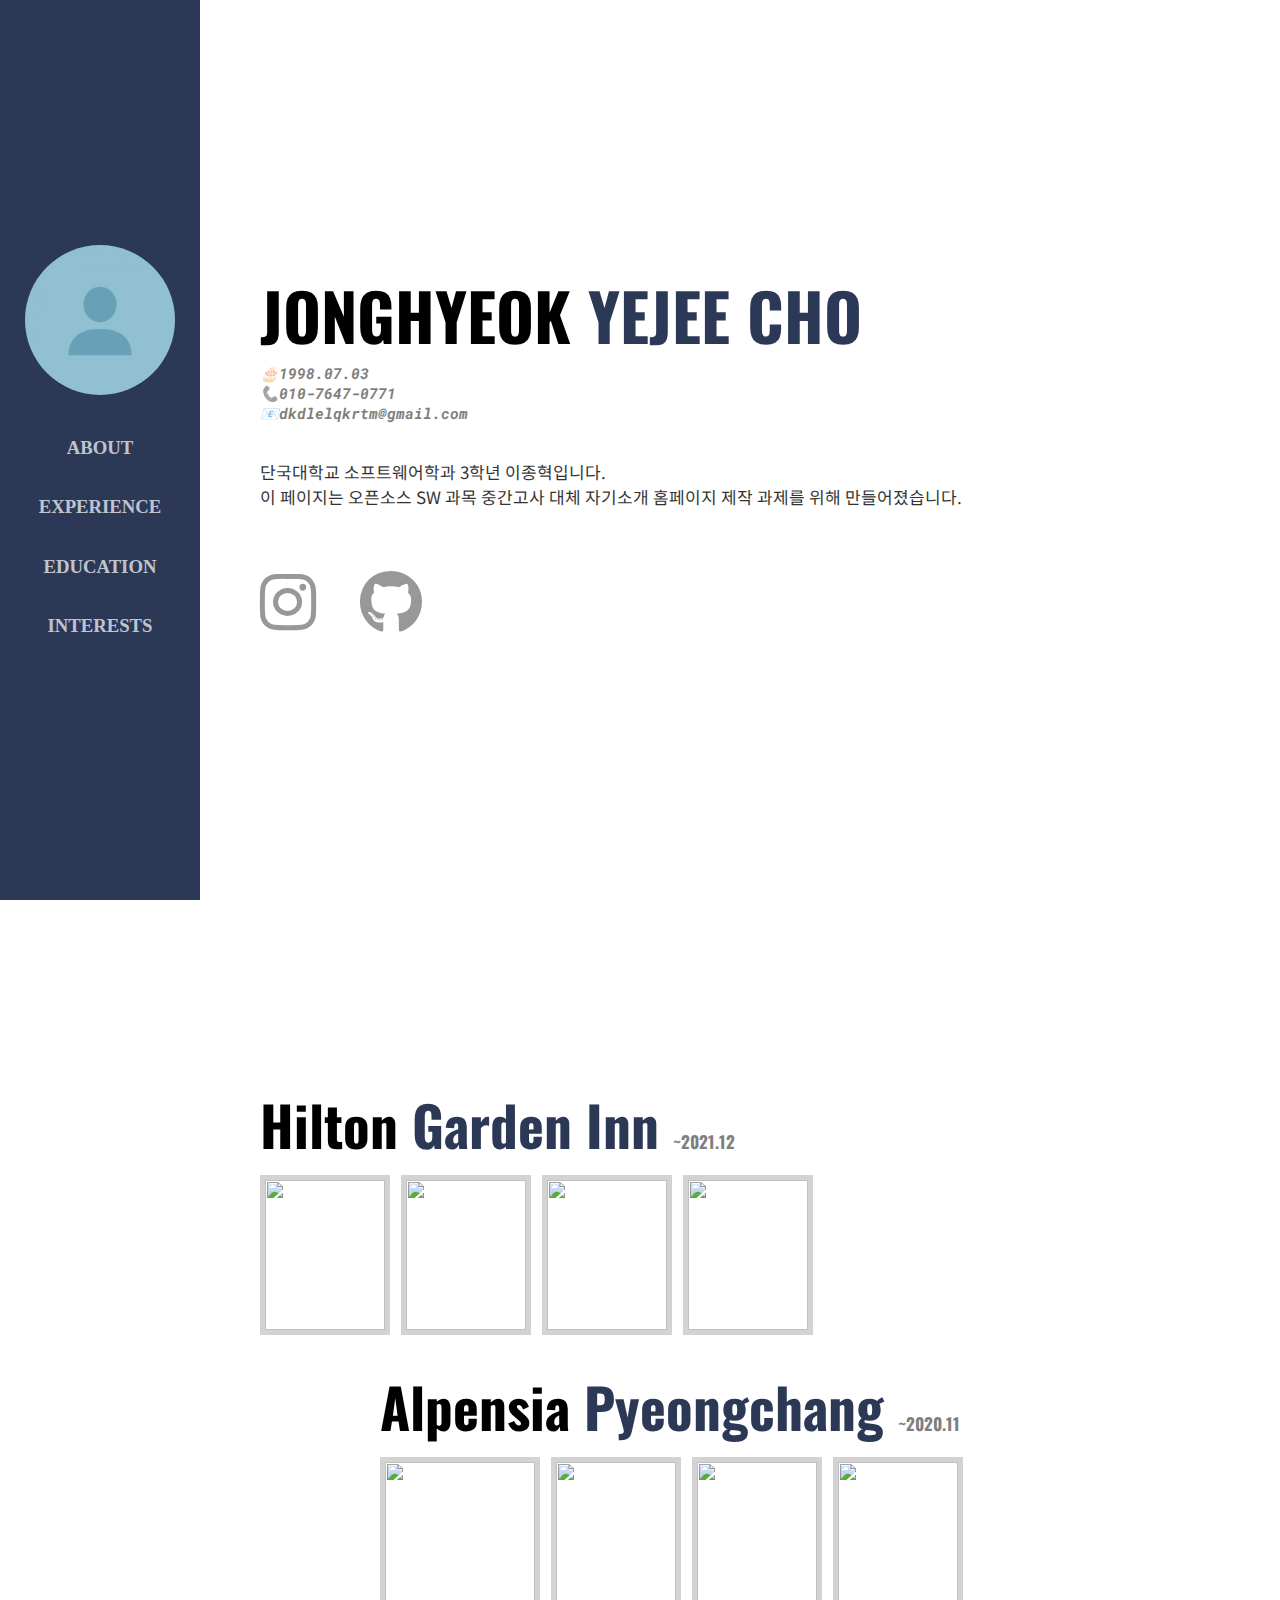
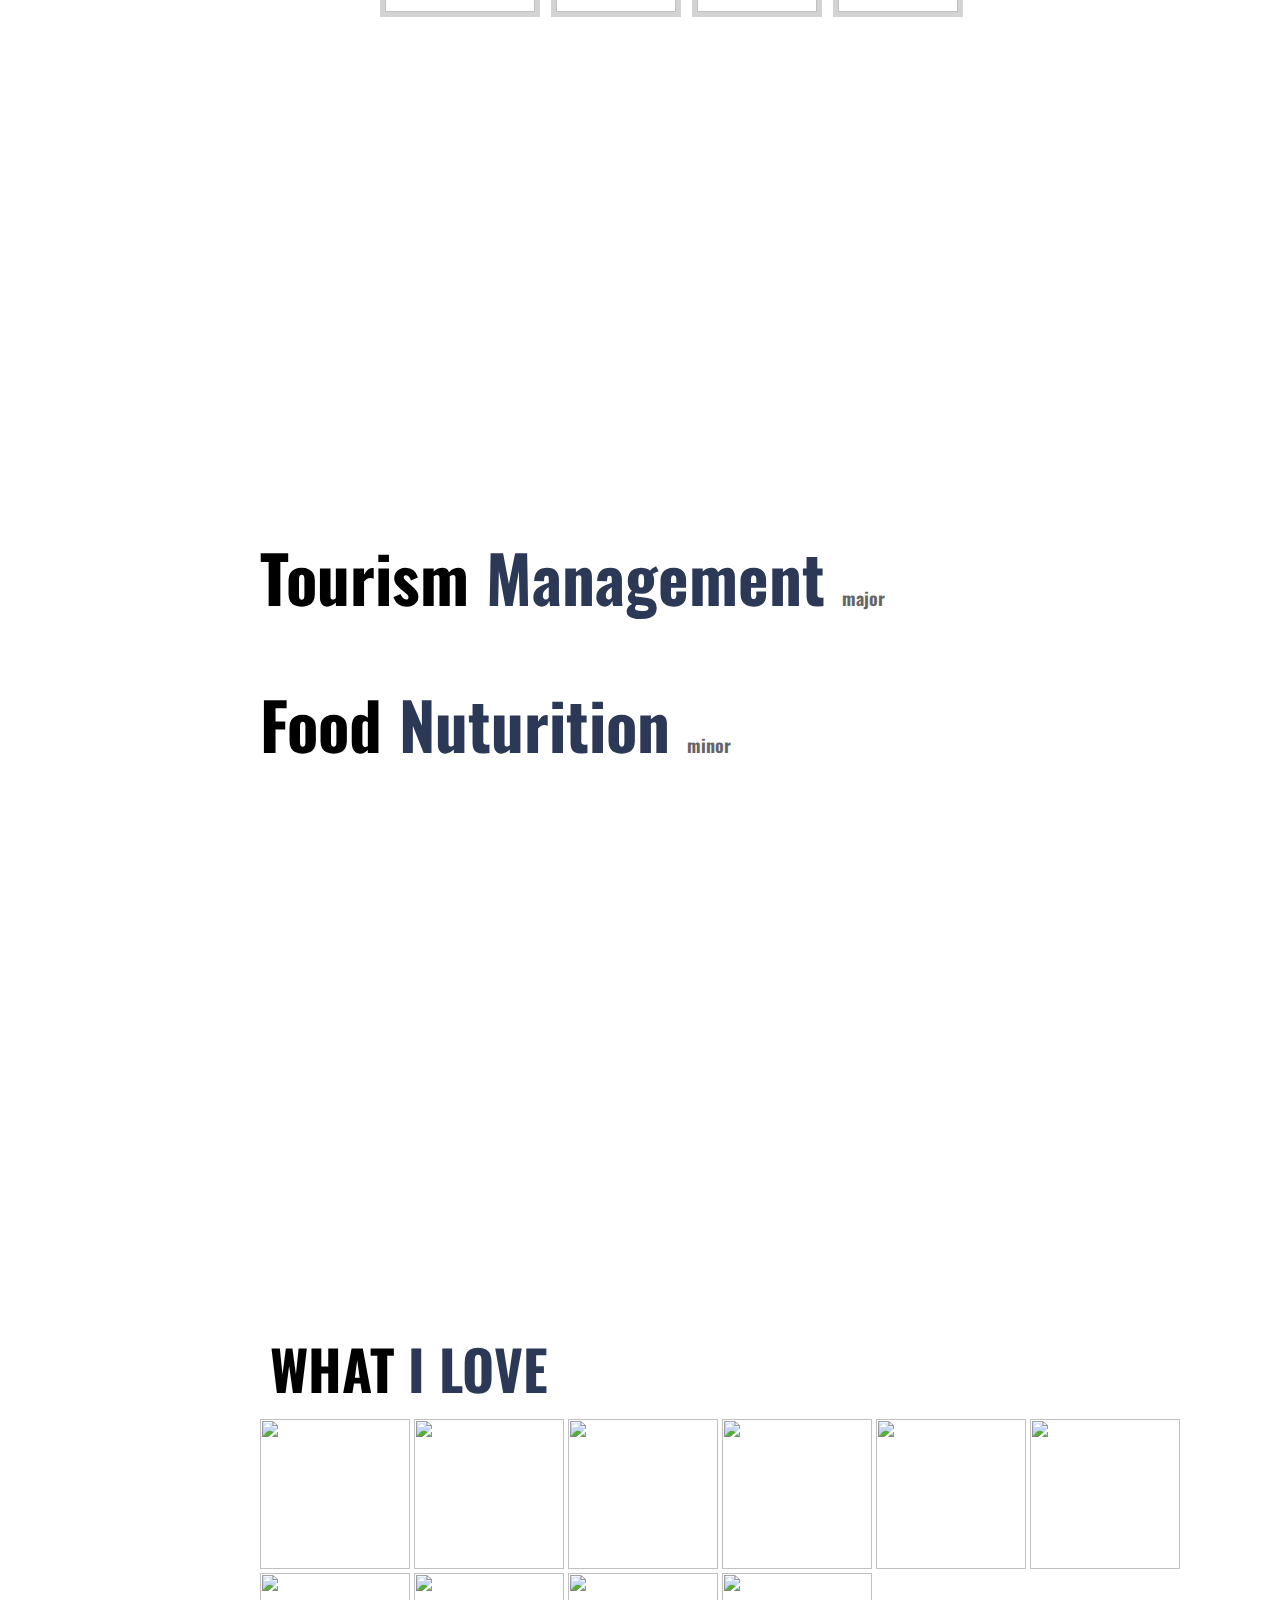
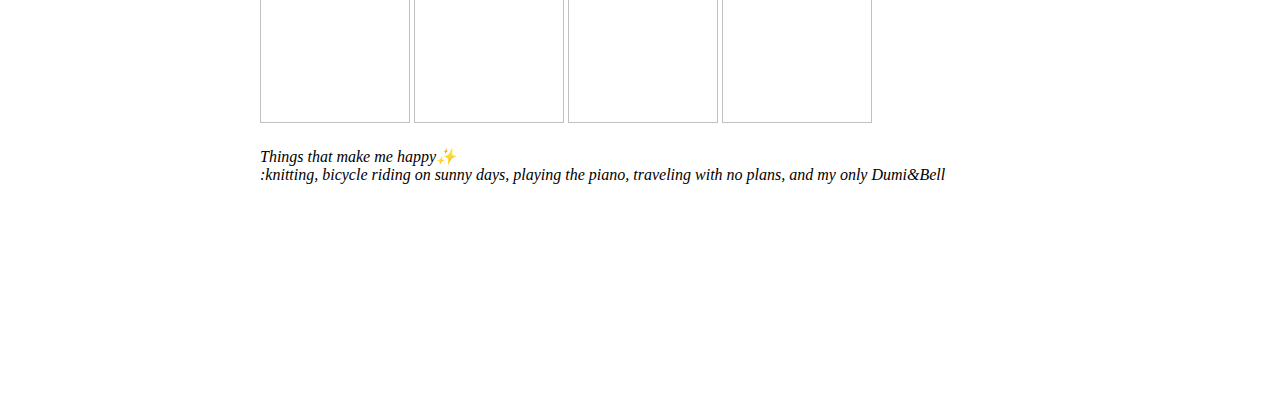
==== main.html @ 22667e22 "4th-commit" ====
<!DOCTYPE html>
<html>
  <head>
    <meta charset="utf-8">
    <!-- CSS 파일 연결 -->
    <link rel="stylesheet" href="style.css">
    <!-- 폰트 연결-->
    <link rel="stylesheet" href="https://cdnjs.cloudflare.com/ajax/libs/font-awesome/6.1.1/css/all.min.css">
    <link rel="preconnect" href="https://fonts.googleapis.com">
    <link rel="preconnect" href="https://fonts.gstatic.com" crossorigin>
    <link href="https://fonts.googleapis.com/css2?family=Noto+Sans+KR:wght@100;300&family=Oswald:wght@500&family=Roboto+Mono:wght@200&family=Roboto:wght@300&display=swap" rel="stylesheet">
    <!-- js 파일 연결 -->
    <title>About</title>
  </head>


  <body>
    <header>
    </header>
      <nav class="menu-bar">
        <div class = "index">
          <!-- 프로필 이미지 -->
          <div class = "img">
            <img id="porfile-img" src ="images/profile_standard.jpeg">
          </div>
          <br>
          <!-- 목차 내용 -->
          <h3 class="click">ABOUT</h3>
          <h3 class="click">EXPERIENCE</h3>
          <h3 class="click">EDUCATION</h3>
          <h3 class="click">INTERESTS</h3>
        </div>
      </nav>

      <section class="about">
        <!-- 이름 -->
        <header class="name">
          <p><span>JONGHYEOK</span>&nbsp<span style="color: #2B3856;">YEJEE CHO</span></p>
          <!-- 연락처 -->
          <div class="contacts">
            <p>🎂1998.07.03</p>
            <p>📞010-7647-0771 </p>
            <p>📧dkdlelqkrtm@gmail.com</p>
          </div>
        </header>
        <br><br>
        <!-- 소개글 -->
        <article class="main-introduction">
          <p>단국대학교 소프트웨어학과 3학년 이종혁입니다.<br>
          이 페이지는 오픈소스 SW 과목 중간고사 대체 자기소개 홈페이지 제작 과제를 위해 만들어졌습니다.</p>
          <br>
          <p style="opacity: 1"></p>
        </article>
        <br><br>
        <!-- SNS 픽토그램 -->
        <footer class="sns-pictogram">
          <a href='https://instagram.com/dumibell?igshid=YmMyMTA2M2Y='><i class="fa-brands fa-instagram fa-4x"></i></a>
         
          <a href=https://github.com/ligbox/Mid-Term-Project><i class="fa-brands fa-github fa-4x"></i></a>
        </footer>
      </section>

      <section class="experience">
        <!-- 상단 텍스트 & 사진 -->
        <div class="contents1">
          <p class="title"><span>Hilton</span>&nbsp<span style="color: #2B3856;">Garden Inn</span>&nbsp<span class="year">~2021.12</span></p>
          <img src="images/working.jpg">
          <img src="images/IMG_6066.jpg">
          <img src="images/IMG_9982.jpg">
          <img src="images/IMG_3666.jpg">
        </div>
        <!-- 하단 텍스트 & 사진 -->
        <div class="contents2">
          <p class="title"><span>Alpensia</span>&nbsp<span style="color: #2B3856;">Pyeongchang</span>&nbsp<span class="year">~2020.11</p>
          <img style="width: 150px;" class="photos" src="images/alpen.JPG">
          <img src="images/IMG_9565.jpg">
          <img src="images/sheep.jpeg">
          <img src="images/IMG_9869.jpg">
        </div>
      </section>

      <section class="education">
        <!-- 전공 & 부전공 -->
        <p class="major"><span>Tourism</span>&nbsp<span style="color: #2B3856;">Management</span>&nbsp<span class="comments">major</span></p>

        <p class="major"><span>Food</span>&nbsp<span style="color: #2B3856;">Nuturition</span>&nbsp<span class="comments">minor</span></p>
      </section>

      <section class="interests">
        <header>
        <!-- 제목 -->
        <p style="margin: 10px;" class="whatilove-text"><span>WHAT</span>&nbsp<span style="color: #2B3856;">I LOVE</span><p>
        </header>
        <article>
          <!-- 이미지 -->
          <div class="whatilove-img">
            <img src="images/dumi1.jpg">
            <img src="images/knitting.JPG">
            <img src="images/dumibell.JPG">
            <img src="images/bike.jpeg">
            <img src="images/bell1.jpg">
            <img src="images/dumi2.jpg">
            <img src="images/piano.jpeg">
            <img src="images/passport.jpg">
            <img src="images/thread.JPG">
            <img src="images/bell2.jpg">
          </div>
          <!-- 코멘트 -->
          <p class="comment">Things that make me happy✨<br>
          :knitting, bicycle riding on sunny days, playing the piano, traveling with no plans, and my only Dumi&Bell</p>
        </article>
      </section>
      <script type="text/javascript" src="scroll.js"></script>
  </body>
</html>
---- style.css ----
body {
    margin: 0;
  }
  /*.container {
    height: 800px;
    display: flex;
    flex-direction: column;
    flex-shrink: 0;
  }*/
  
  /* 프로필 이미지 */
  .img {
    justify-content: center;
  }
  #porfile-img {
  width: 150px;
  height: 150px;
  border: 1px solid #2B3856;
  transform: scale(1); /* 이미지 사이즈 고정 */
  border-radius: 70%
  }
  
  .menu-bar {
    position: fixed;
    border: 0;
    background-color: #2B3856;
    display: block;
    width: 200px;
    height: 100vh;
    display: flex;
    align-items: center;
    justify-content: center;
  }
  
  .index {
    text-align: center;
    display: flex;
    flex-direction: column;
  }
  /* 목차 */
  .index h3 {
    color: white;
    opacity: 0.7;
    text-decoration: none;
    cursor: pointer;
  }
  /* 목차 각 항목 반응형 커서 */
  .index h3:hover {
    font-size: 1.1em;
    opacity: 1;
    text-shadow: 0.7px 0.7px 0.7px #000;
  }
  section {
    margin-left: 260px;
    height: 100vh;
    display: flex;
    flex-direction: column;
    justify-content: center;
  }
  p {
    margin: 0;
  }
  
  
  /* ABOUT part*/
  
  .name {
    font-size: 65px;
    font-weight: 900;
    font-family: 'Oswald', sans-serif;
  }
  .contacts {
    font-size: 15px;
    opacity: 0.5;
    font-family: 'Roboto Mono', monospace;
    font-style: italic;
  }
  .main-introduction {
    font-size: 17px;
    font-family: 'Noto Sans KR', sans-serif;
    opacity: 0.8;
  }
  /* sns 픽토그램 */
  .fa-brands {
    color: black;
    opacity: 0.4
  }
  .fa-solid {
    color: black;
    opacity: 0.4
  }
  .sns-pictogram i {
    margin-right: 40px;
  }
  /*픽토그램 반응형 커서*/
  footer i:hover {
    transform: translate(0, -3px);
  }
  
  
  /* EXPERIENCE part */
  
  .experience img {
    margin-right: 7px;
    margin-top:10px;
    border: 5px;
    border-style: solid;
    border-color: lightgray;
    border-image-outset: 10px;
    width: 120px;
    height: 150px;
    transition: all 0.3s ease-in-out;
  }
  /* 커서 올릴 시 이미지 크게(모든 이미지 파일에 적용) */
  img:hover {
    transform: scale(1.7);
    -webkit-transform: scale(1.7); /* 크롬 */
    -moz-transform: scale(1.7); /* 파이어폭스 */
    -o-transform: scale(1.7); /* 오페라 */
    z-index: 1;
    align-items: center;
  }
  .experience p{
    font-size: 55px;
    font-weight: 700;
    font-family: 'Oswald', sans-serif;
  }
  /* for layout */
  .contents1 {
    width: 700px;
  }
  .contents2 {
    width: 700px;
    margin-left: 120px;
    margin-top: 30px;
  }
  /* 일한 기간 */
  .year {
    font-family: 'Oswald', sans-serif;
    font-size: 17px;
    opacity: 0.5;
  }
  
  
  
  /* EDUCATION part */
  .major {
    font-size: 65px;
    font-weight: 700;
    margin-top:25px;
    margin-bottom:25px;
    font-family: 'Oswald', sans-serif;
  }
  .comments {
    font-family: 'Oswald', sans-serif;
    font-size: 18px;
    opacity: 0.6;
  }
  
  /* INTERESTS part */
  .whatilove-text {
    font-size: 55px;
    font-weight: 700;
    font-family: 'Oswald', sans-serif;
  }
  .whatilove-img {
    margin-bottom: 20px;
  }
  .whatilove-img img {
    width:150px;
    height: 150px;
    transition: all 0.3s ease-in-out;
  }
  /* 하단 코멘트 */
  .interests .comment {
    font-size: 16px;
    font-style: italic;
  }
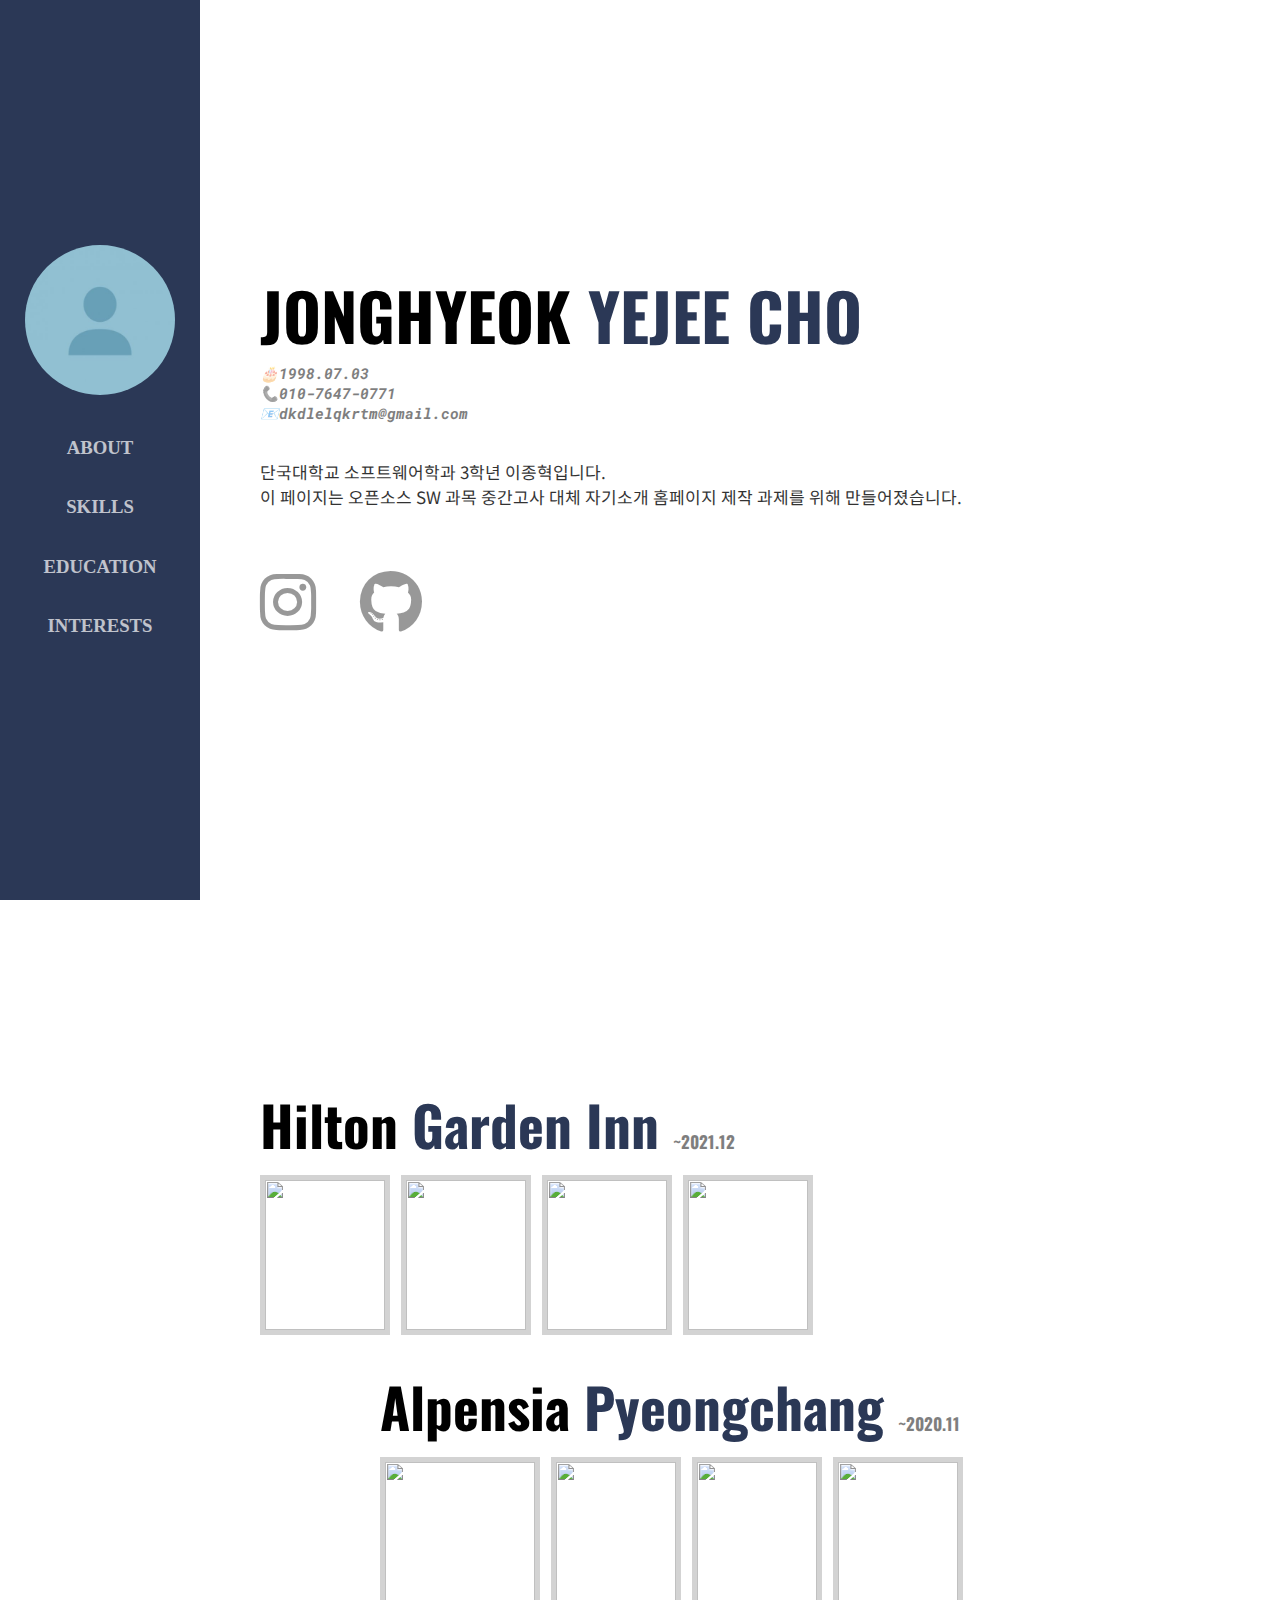
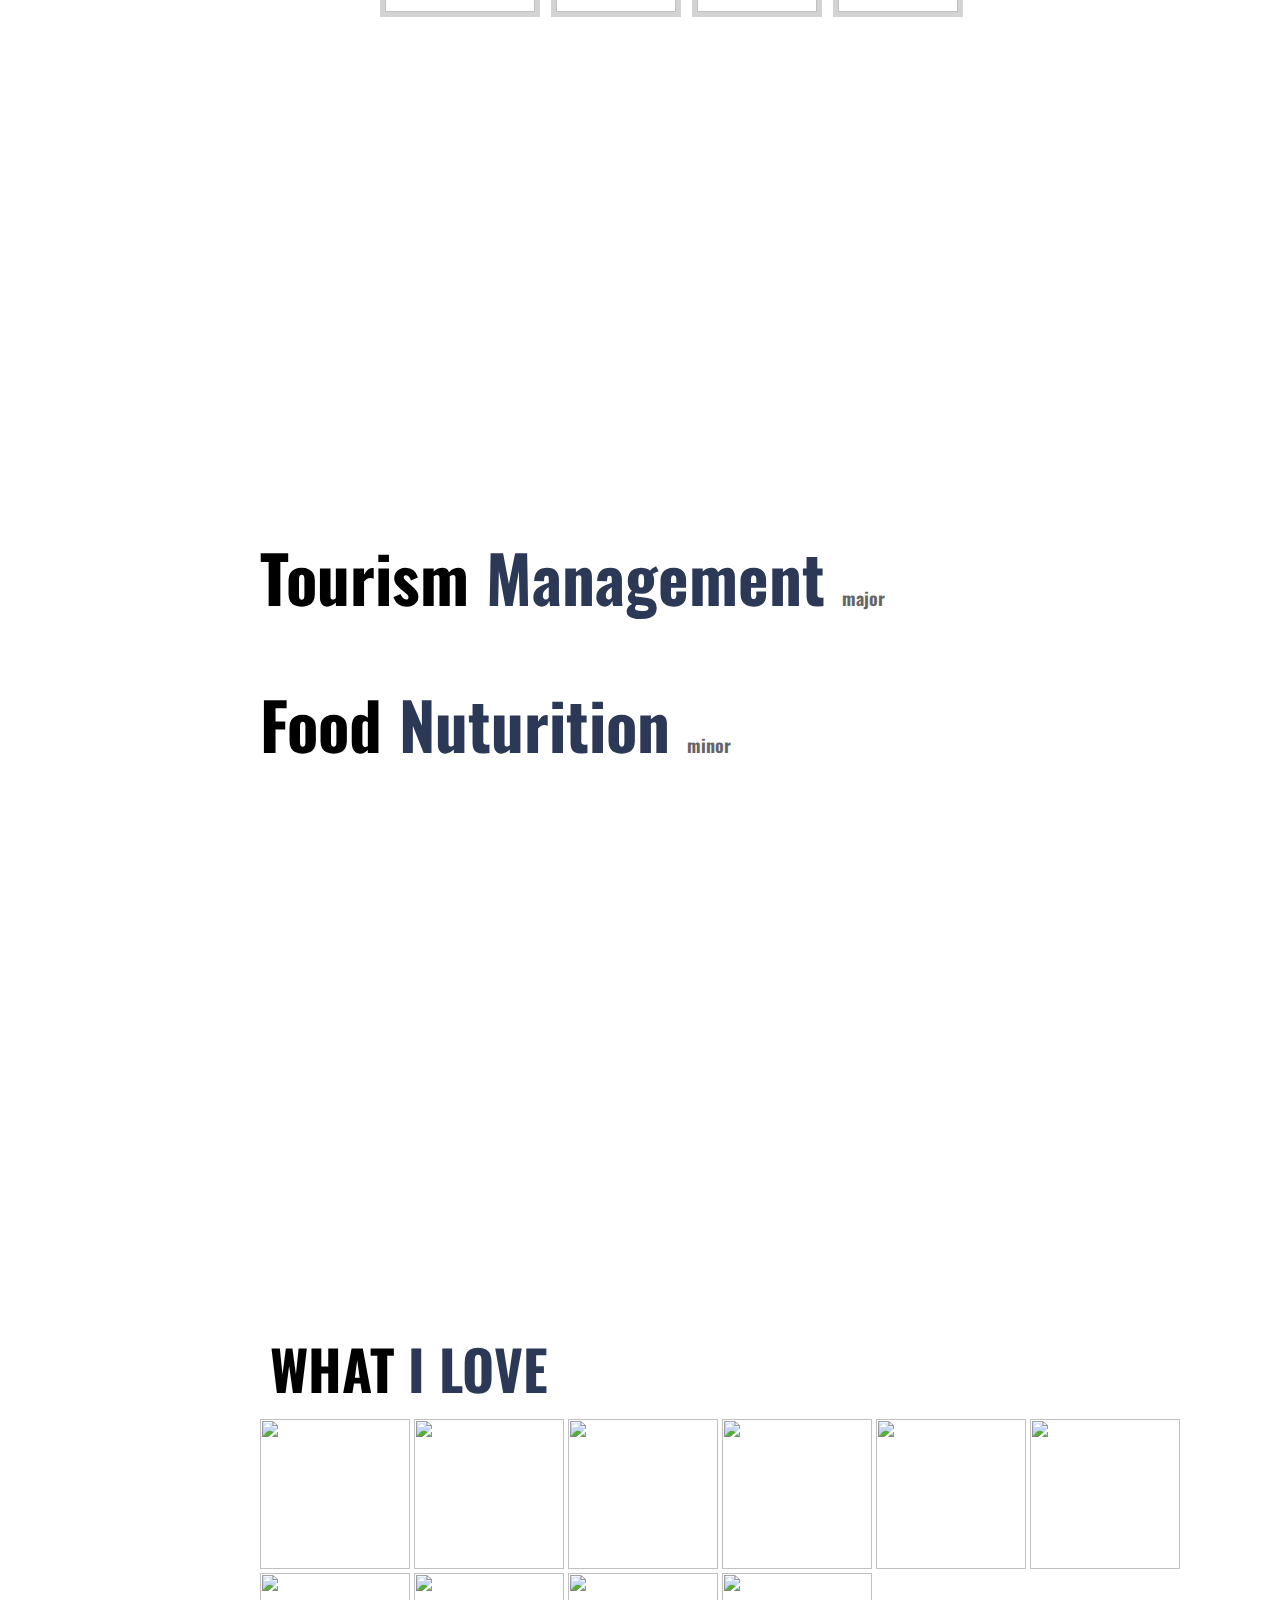
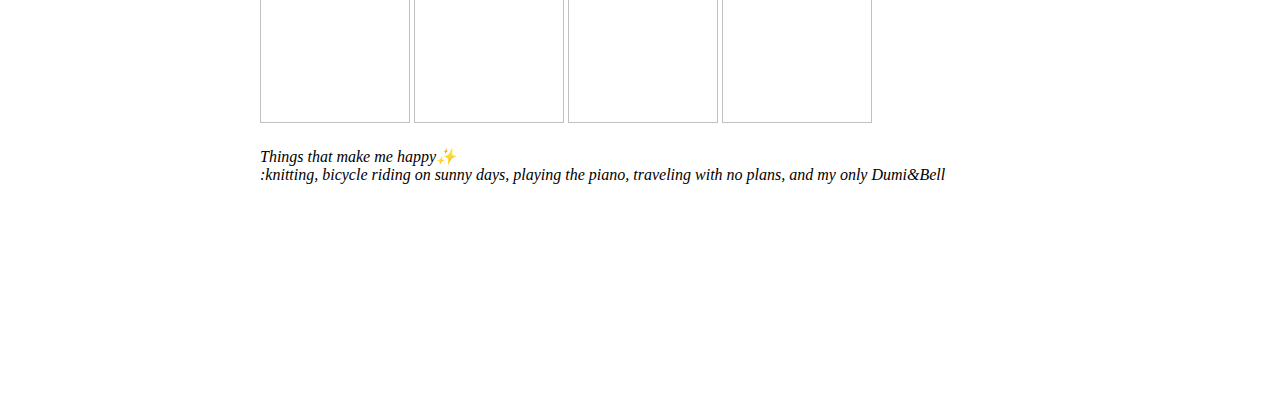
==== commit 456b20ea: "5th-commit" ====
--- a/main.html
+++ b/main.html
@@ -27,7 +27,7 @@
           <br>
           <!-- 목차 내용 -->
           <h3 class="click">ABOUT</h3>
-          <h3 class="click">EXPERIENCE</h3>
+          <h3 class="click">SKILLS</h3>
           <h3 class="click">EDUCATION</h3>
           <h3 class="click">INTERESTS</h3>
         </div>
@@ -61,7 +61,7 @@
         </footer>
       </section>
 
-      <section class="experience">
+      <section class="SKILLS">
         <!-- 상단 텍스트 & 사진 -->
         <div class="contents1">
           <p class="title"><span>Hilton</span>&nbsp<span style="color: #2B3856;">Garden Inn</span>&nbsp<span class="year">~2021.12</span></p>
--- a/style.css
+++ b/style.css
@@ -98,9 +98,9 @@
   }
   
   
-  /* EXPERIENCE part */
+  /* SKILLS part */
   
-  .experience img {
+  .SKILLS img {
     margin-right: 7px;
     margin-top:10px;
     border: 5px;
@@ -120,7 +120,7 @@
     z-index: 1;
     align-items: center;
   }
-  .experience p{
+  .SKILLS p{
     font-size: 55px;
     font-weight: 700;
     font-family: 'Oswald', sans-serif;
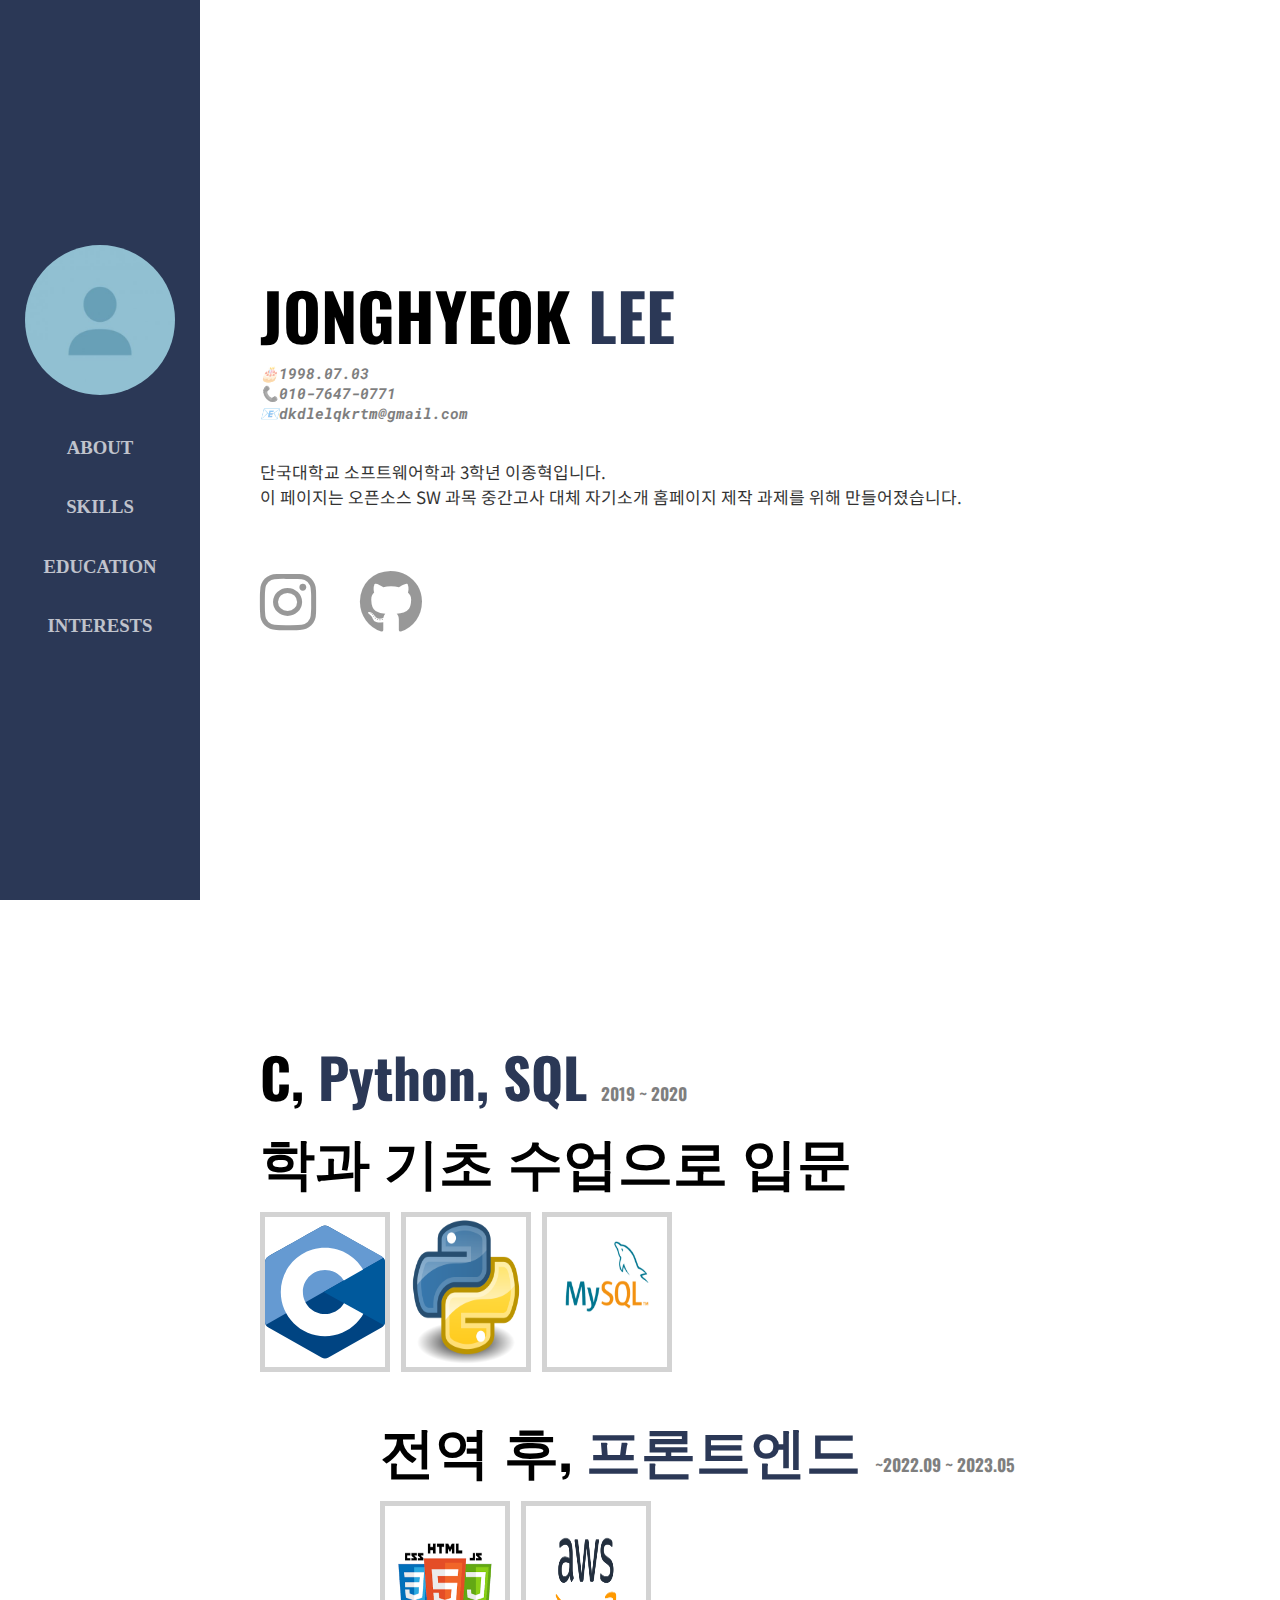
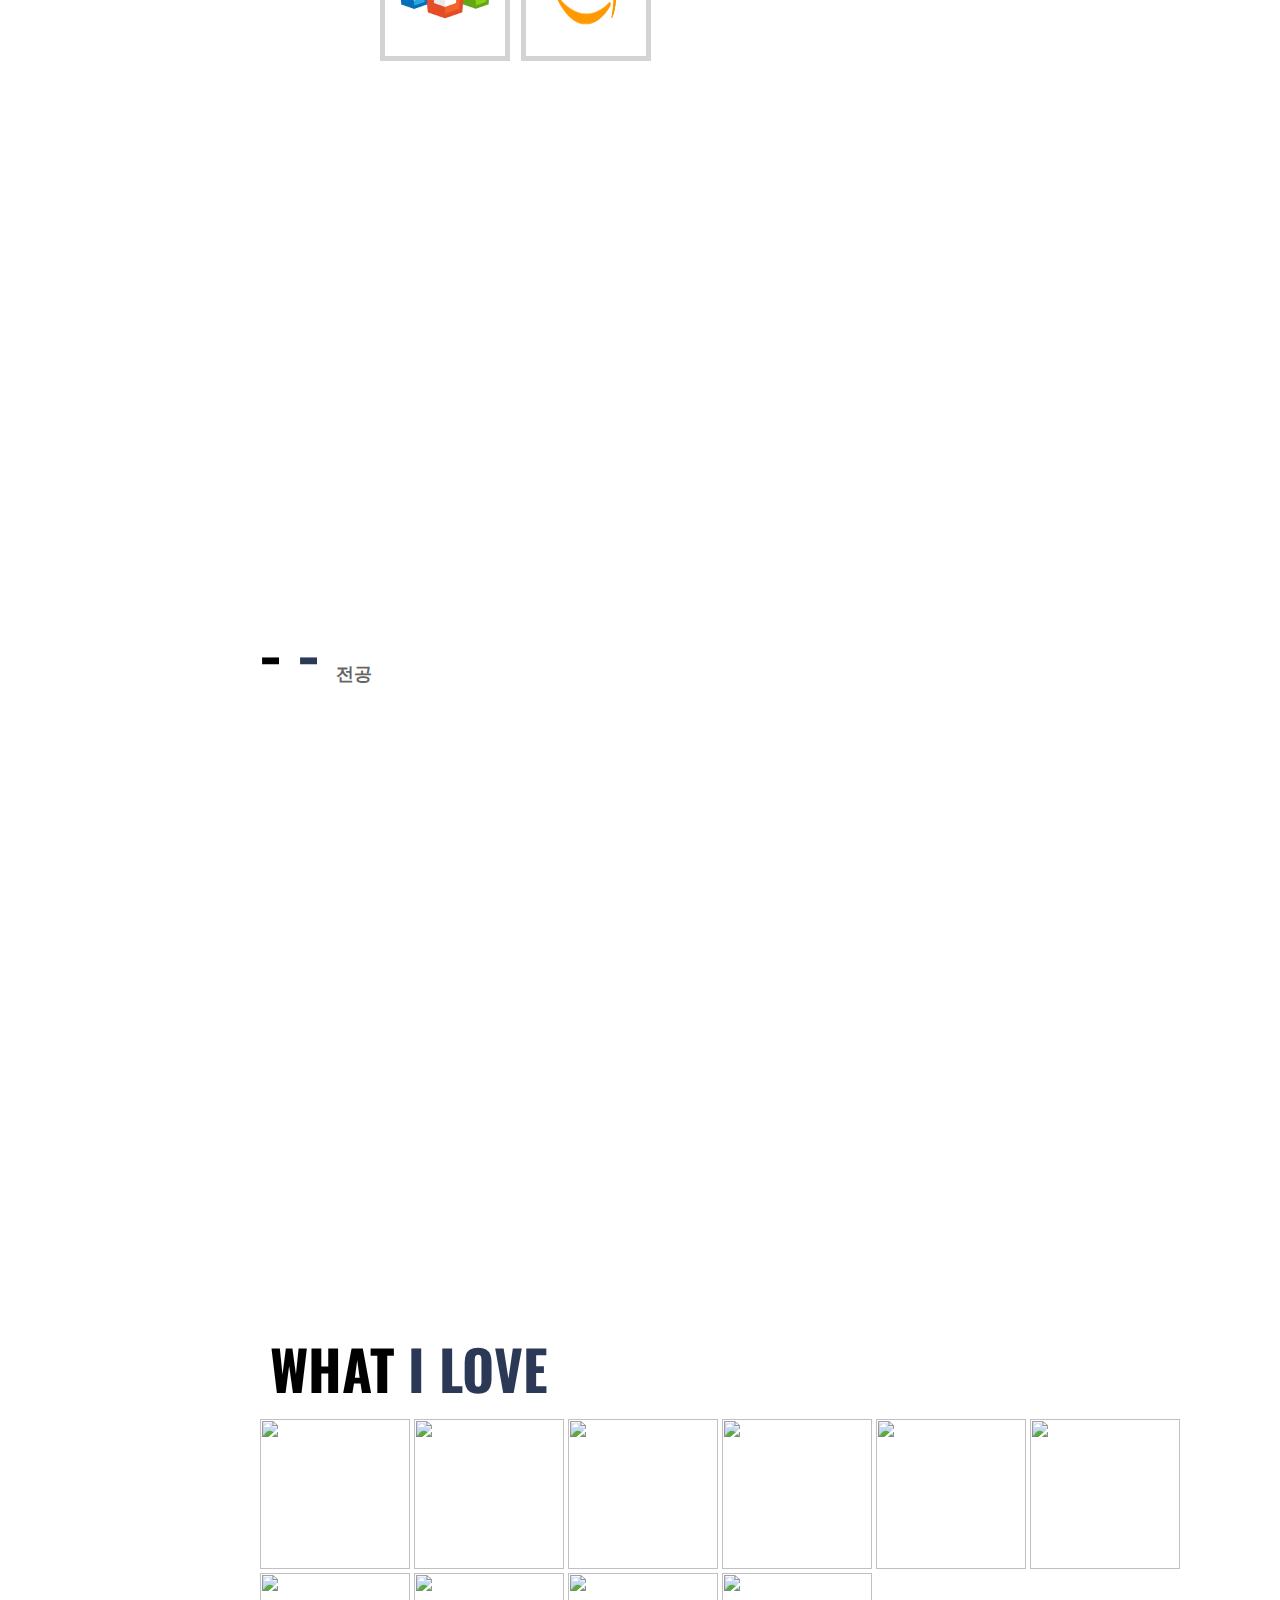
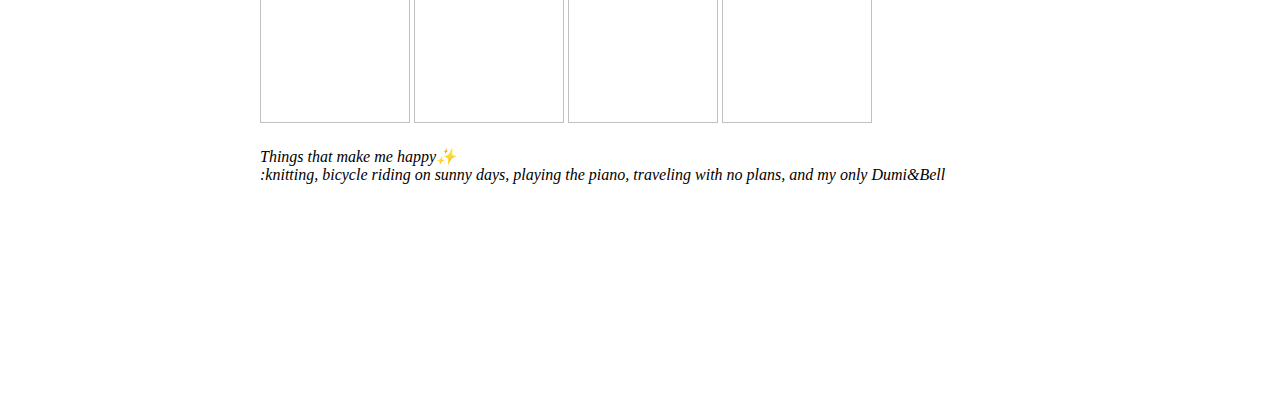
==== commit c4492f3d: "6th-commit" ====
--- a/main.html
+++ b/main.html
@@ -36,7 +36,7 @@
       <section class="about">
         <!-- 이름 -->
         <header class="name">
-          <p><span>JONGHYEOK</span>&nbsp<span style="color: #2B3856;">YEJEE CHO</span></p>
+          <p><span>JONGHYEOK</span>&nbsp<span style="color: #2B3856;">LEE</span></p>
           <!-- 연락처 -->
           <div class="contacts">
             <p>🎂1998.07.03</p>
@@ -64,27 +64,26 @@
       <section class="SKILLS">
         <!-- 상단 텍스트 & 사진 -->
         <div class="contents1">
-          <p class="title"><span>Hilton</span>&nbsp<span style="color: #2B3856;">Garden Inn</span>&nbsp<span class="year">~2021.12</span></p>
-          <img src="images/working.jpg">
-          <img src="images/IMG_6066.jpg">
-          <img src="images/IMG_9982.jpg">
-          <img src="images/IMG_3666.jpg">
+          <p class="title"><span>C,</span>&nbsp<span style="color: #2B3856;">Python, SQL</span>&nbsp<span class="year">2019 ~ 2020</span></p>
+          <p >학과 기초 수업으로 입문</p>
+          <img src="images/c_lang.svg">
+          <img src="images/python.png">
+          <img src="images/mysql.png">
+      
         </div>
         <!-- 하단 텍스트 & 사진 -->
         <div class="contents2">
-          <p class="title"><span>Alpensia</span>&nbsp<span style="color: #2B3856;">Pyeongchang</span>&nbsp<span class="year">~2020.11</p>
-          <img style="width: 150px;" class="photos" src="images/alpen.JPG">
-          <img src="images/IMG_9565.jpg">
-          <img src="images/sheep.jpeg">
-          <img src="images/IMG_9869.jpg">
+          <p class="title"><span>전역 후,</span>&nbsp<span style="color: #2B3856;">프론트엔드</span>&nbsp<span class="year">~2022.09 ~ 2023.05</p>
+          <img src="images/frontend.png">
+          <img src="images/aws.png">
         </div>
       </section>
 
       <section class="education">
-        <!-- 전공 & 부전공 -->
-        <p class="major"><span>Tourism</span>&nbsp<span style="color: #2B3856;">Management</span>&nbsp<span class="comments">major</span></p>
+        <!-- 전공 -->
+        <p class="major"><span>-</span>&nbsp<span style="color: #2B3856;">-</span>&nbsp<span class="comments">전공</span></p>
 
-        <p class="major"><span>Food</span>&nbsp<span style="color: #2B3856;">Nuturition</span>&nbsp<span class="comments">minor</span></p>
+
       </section>
 
       <section class="interests">
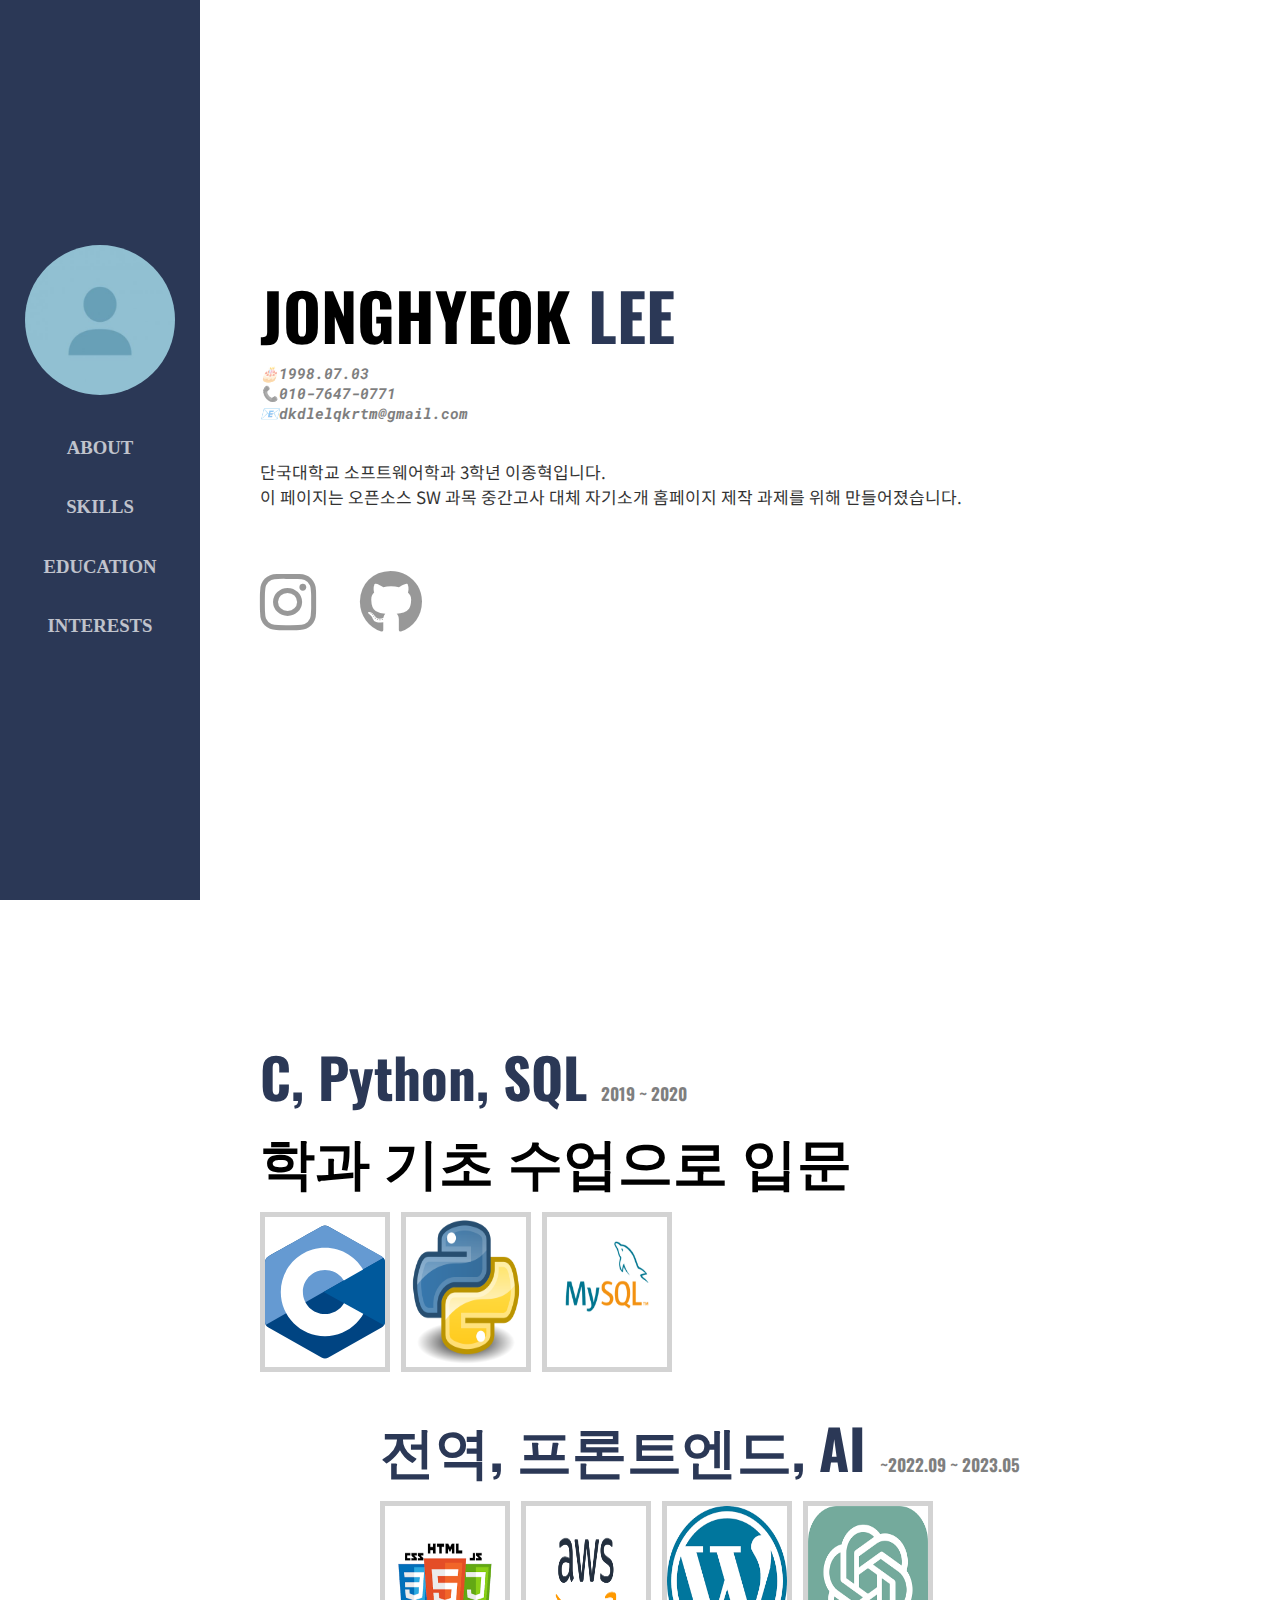
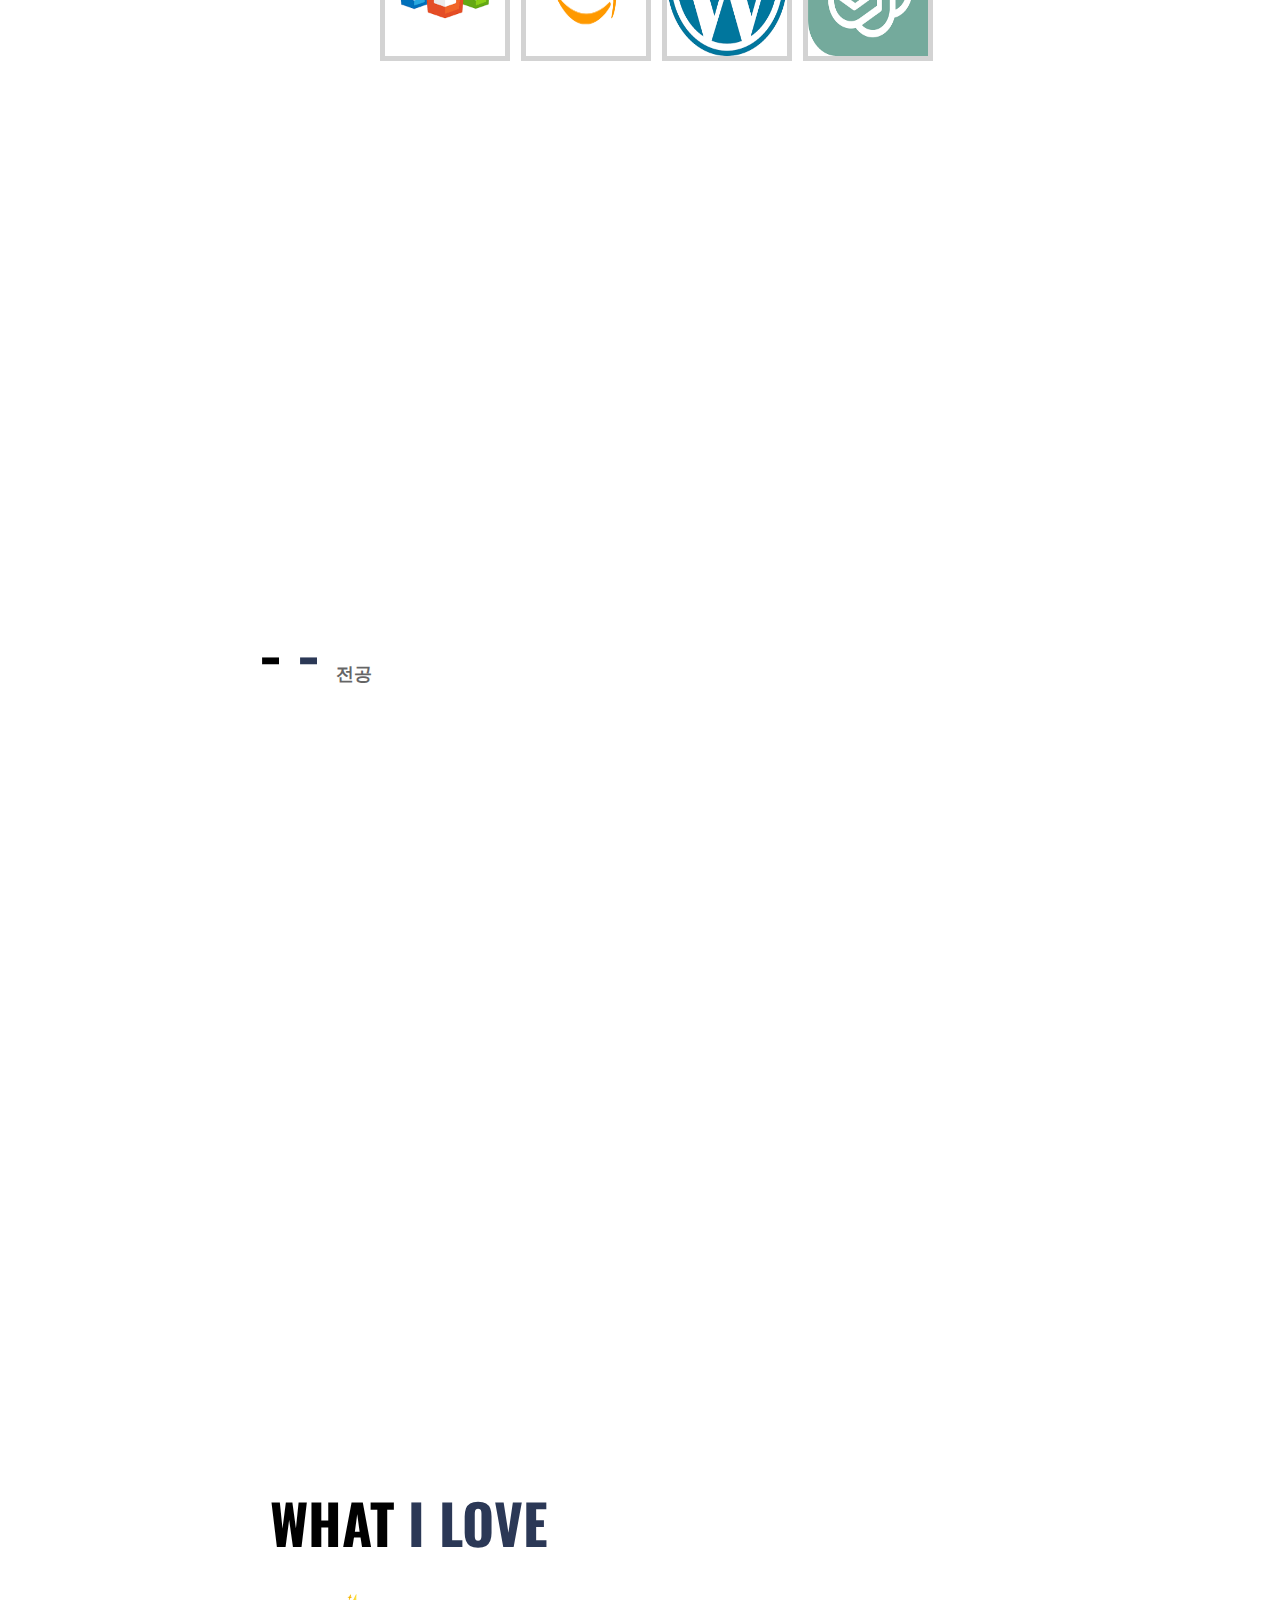
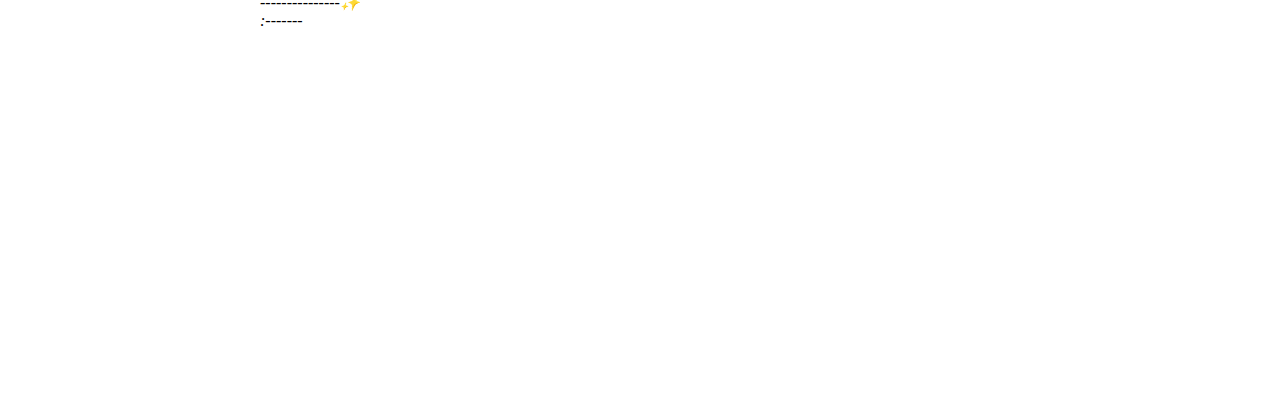
==== commit 95c25189: "7th-commit" ====
--- a/main.html
+++ b/main.html
@@ -64,7 +64,7 @@
       <section class="SKILLS">
         <!-- 상단 텍스트 & 사진 -->
         <div class="contents1">
-          <p class="title"><span>C,</span>&nbsp<span style="color: #2B3856;">Python, SQL</span>&nbsp<span class="year">2019 ~ 2020</span></p>
+          <p class="title"><span style="color: #2B3856;">C, Python, SQL</span>&nbsp<span class="year">2019 ~ 2020</span></p>
           <p >학과 기초 수업으로 입문</p>
           <img src="images/c_lang.svg">
           <img src="images/python.png">
@@ -73,9 +73,11 @@
         </div>
         <!-- 하단 텍스트 & 사진 -->
         <div class="contents2">
-          <p class="title"><span>전역 후,</span>&nbsp<span style="color: #2B3856;">프론트엔드</span>&nbsp<span class="year">~2022.09 ~ 2023.05</p>
+          <p class="title"><span style="color: #2B3856;">전역, 프론트엔드, AI</span>&nbsp<span class="year">~2022.09 ~ 2023.05</p>
           <img src="images/frontend.png">
           <img src="images/aws.png">
+          <img src="images/wordpress.png">
+          <img src="images//gpt.png">
         </div>
       </section>
 
@@ -94,20 +96,10 @@
         <article>
           <!-- 이미지 -->
           <div class="whatilove-img">
-            <img src="images/dumi1.jpg">
-            <img src="images/knitting.JPG">
-            <img src="images/dumibell.JPG">
-            <img src="images/bike.jpeg">
-            <img src="images/bell1.jpg">
-            <img src="images/dumi2.jpg">
-            <img src="images/piano.jpeg">
-            <img src="images/passport.jpg">
-            <img src="images/thread.JPG">
-            <img src="images/bell2.jpg">
           </div>
           <!-- 코멘트 -->
-          <p class="comment">Things that make me happy✨<br>
-          :knitting, bicycle riding on sunny days, playing the piano, traveling with no plans, and my only Dumi&Bell</p>
+          <p class="comment">---------------✨<br>
+          :-------</p>
         </article>
       </section>
       <script type="text/javascript" src="scroll.js"></script>
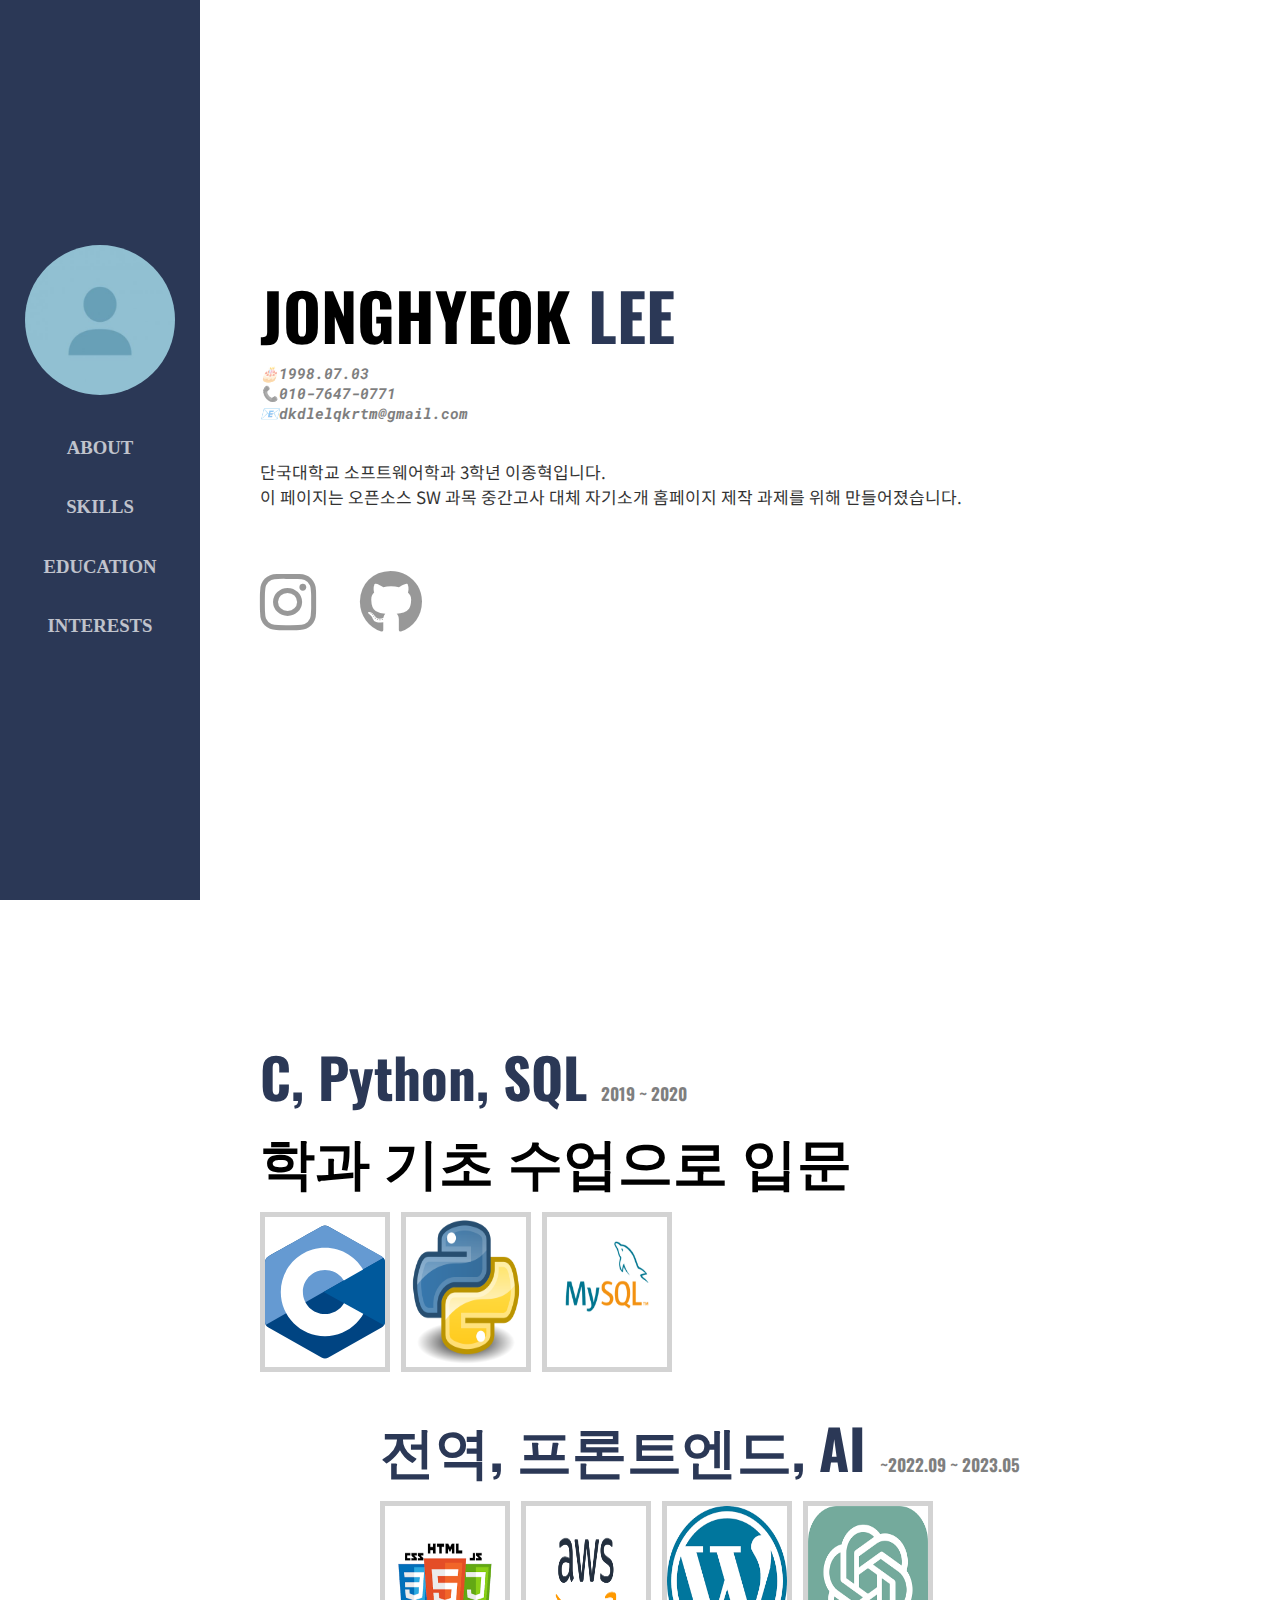
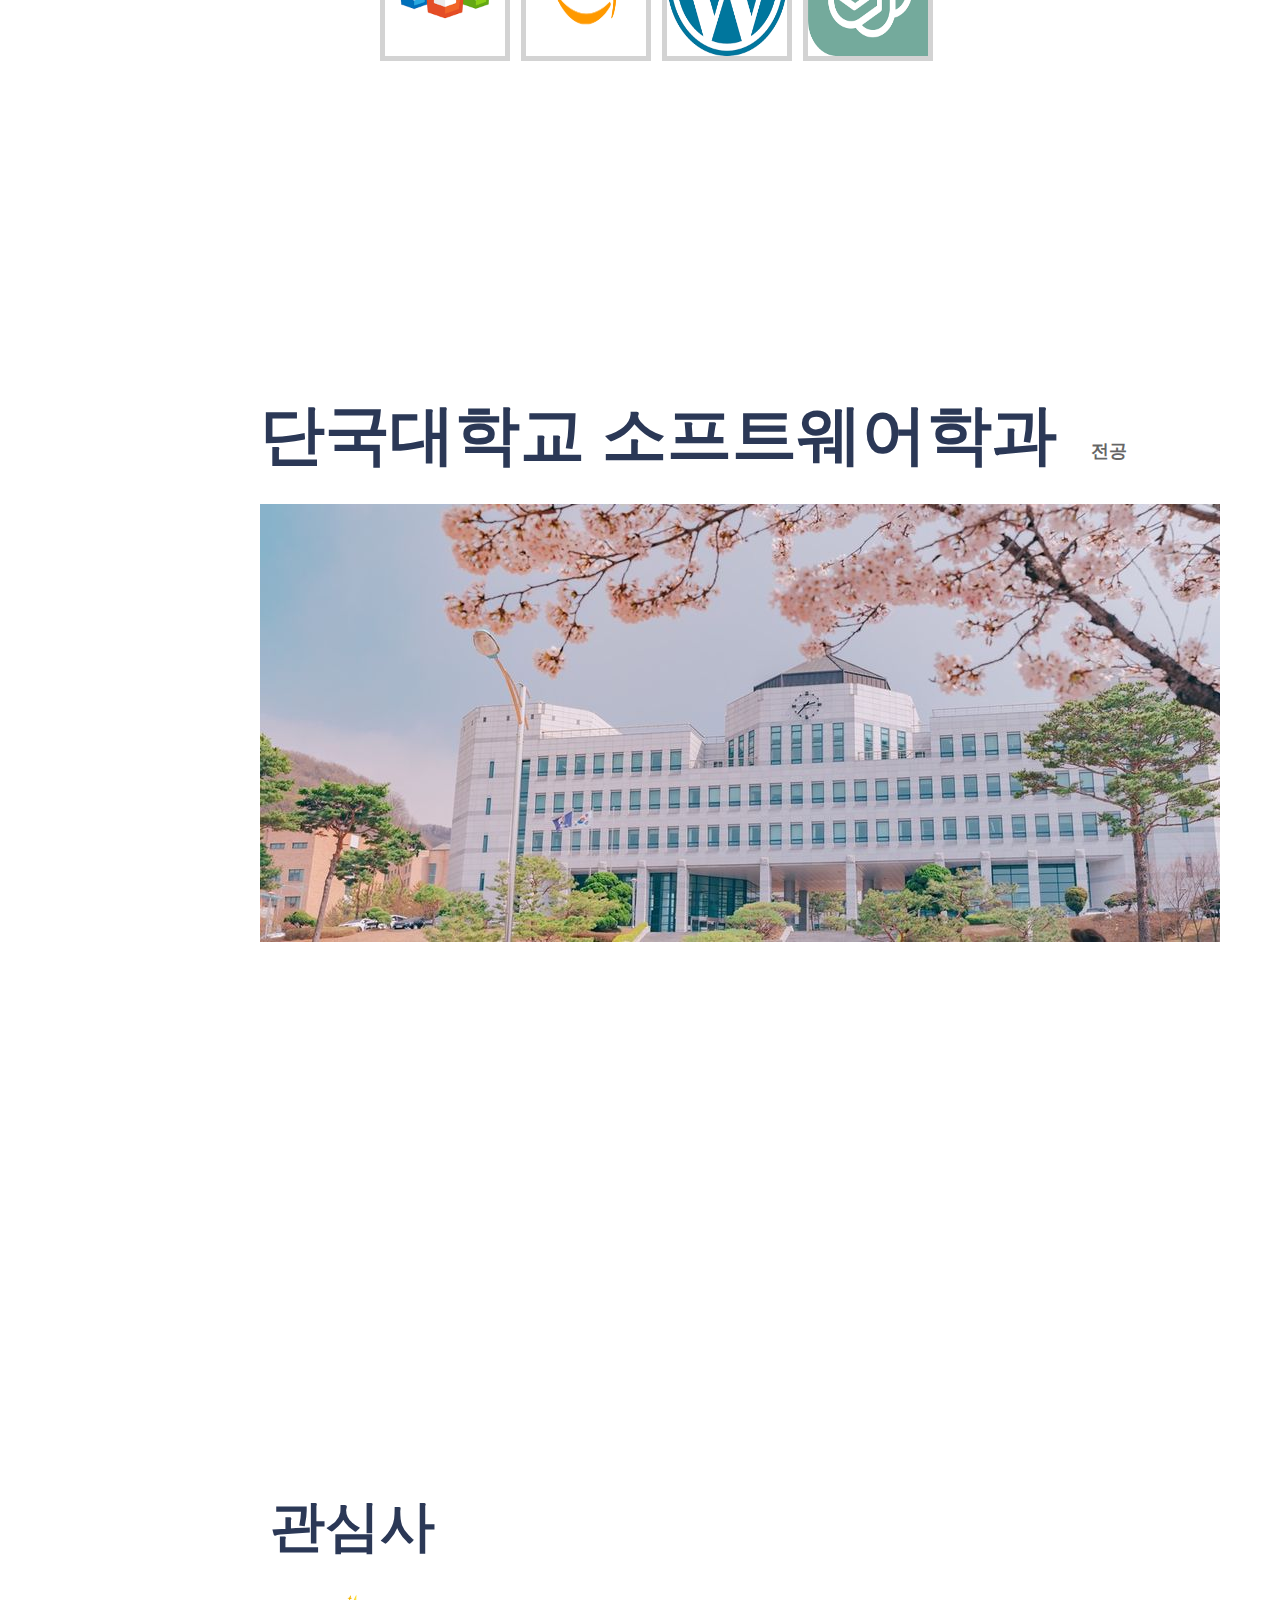
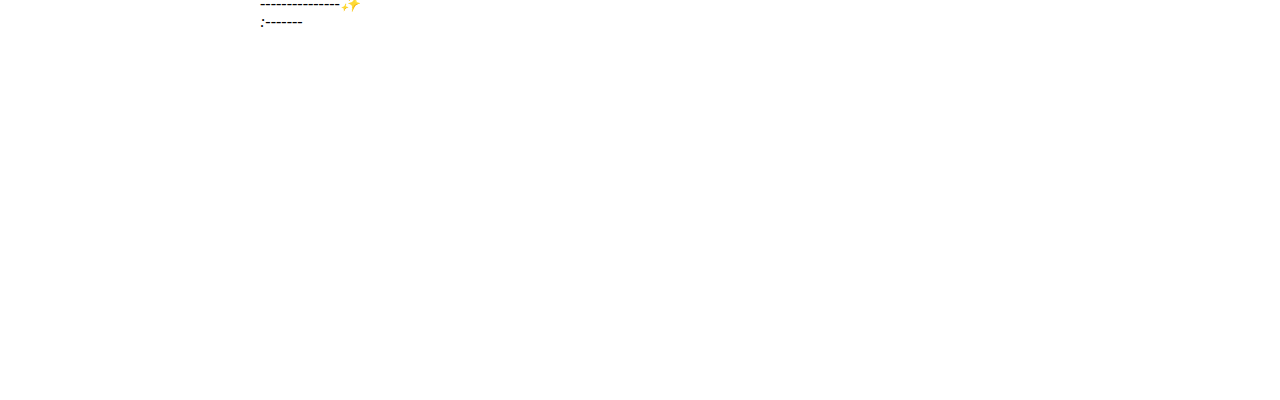
==== commit 858b0cff: "8th-commit" ====
--- a/main.html
+++ b/main.html
@@ -83,7 +83,10 @@
 
       <section class="education">
         <!-- 전공 -->
-        <p class="major"><span>-</span>&nbsp<span style="color: #2B3856;">-</span>&nbsp<span class="comments">전공</span></p>
+        <p class="major"><span style="color: #2B3856;">단국대학교 소프트웨어학과 </span>&nbsp<span class="comments">전공</span></p>
+        <div class="contents3">
+            <img src="images/DK_PIC.jpg">
+        </div>
 
 
       </section>
@@ -91,7 +94,7 @@
       <section class="interests">
         <header>
         <!-- 제목 -->
-        <p style="margin: 10px;" class="whatilove-text"><span>WHAT</span>&nbsp<span style="color: #2B3856;">I LOVE</span><p>
+        <p style="margin: 10px;" class="whatilove-text"><span style="color: #2B3856;">관심사</span><p>
         </header>
         <article>
           <!-- 이미지 -->
--- a/style.css
+++ b/style.css
@@ -134,6 +134,15 @@
     margin-left: 120px;
     margin-top: 30px;
   }
+  .contents3 {
+    width: 700px;
+  }
+  .contents3 img:hover {
+    transform: none;
+    -webkit-transform: none;
+    -moz-transform: none;
+    -o-transform: none;
+  }
   /* 일한 기간 */
   .year {
     font-family: 'Oswald', sans-serif;
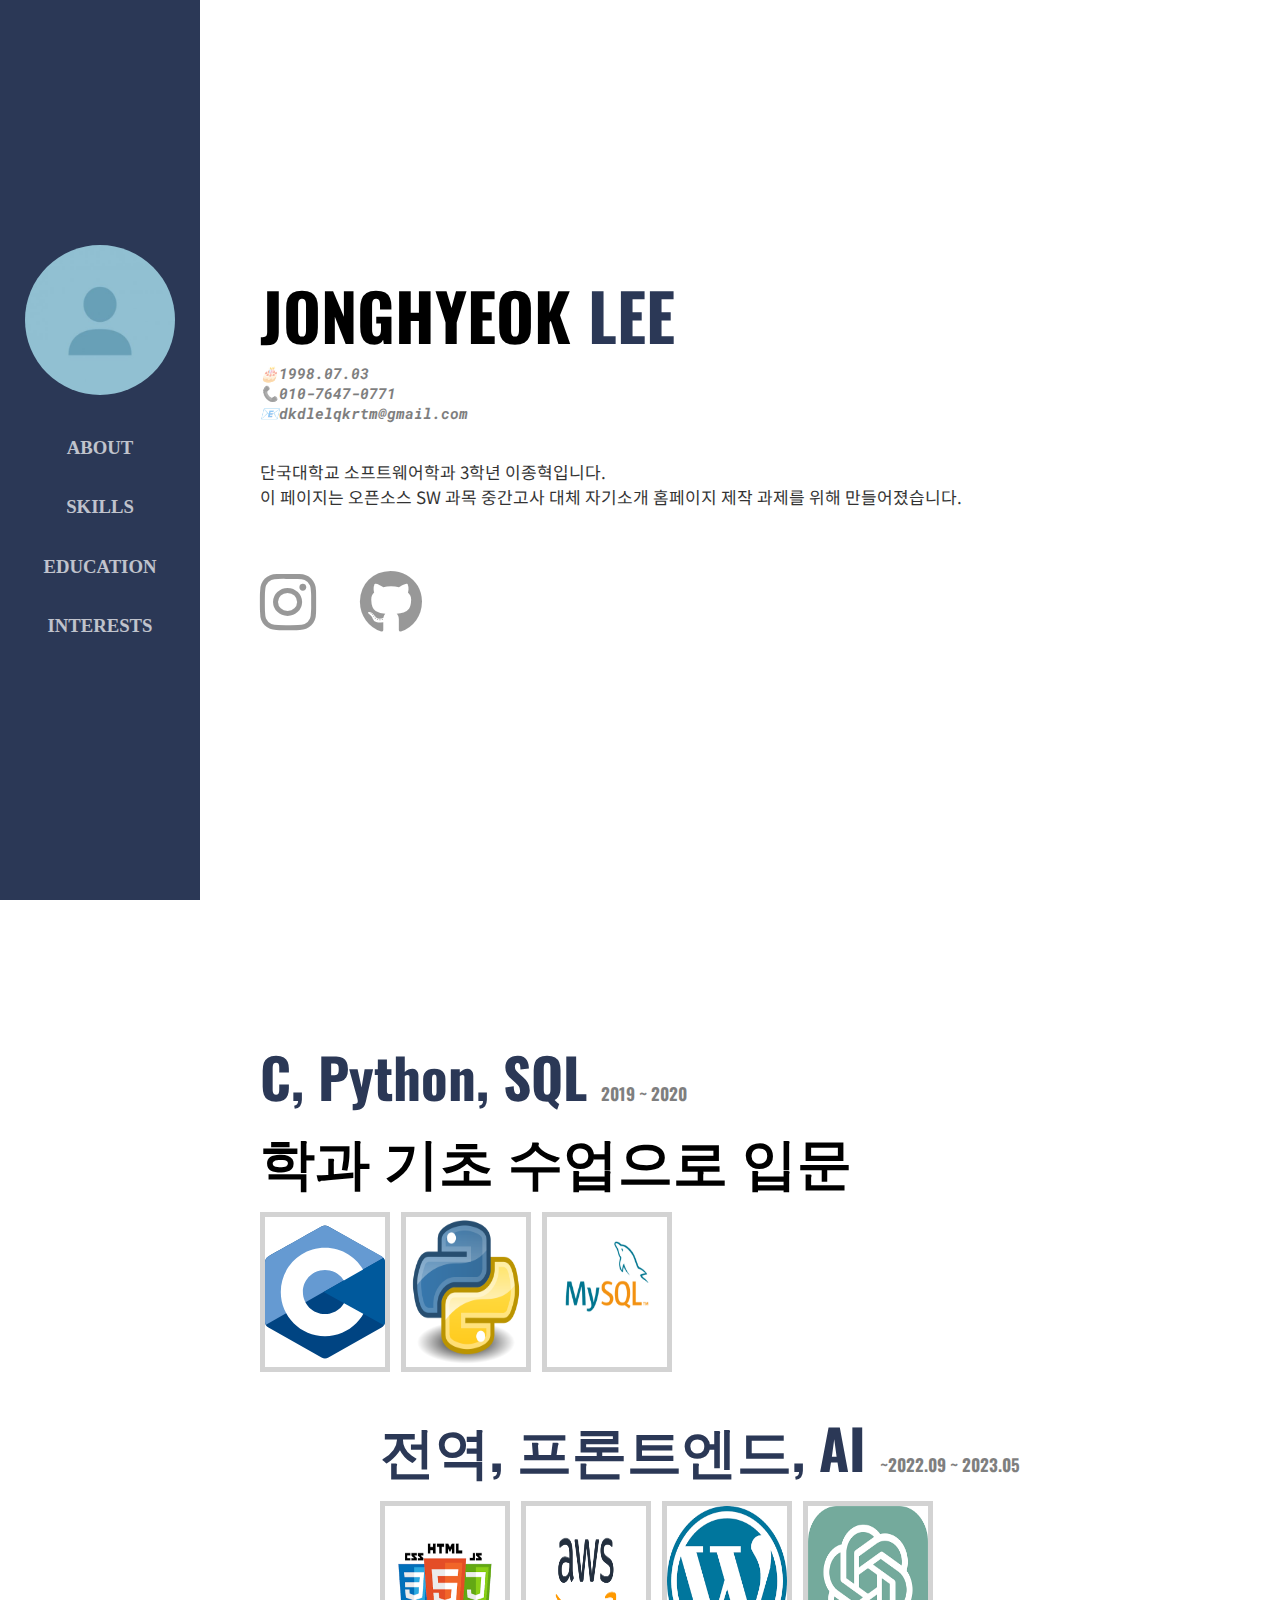
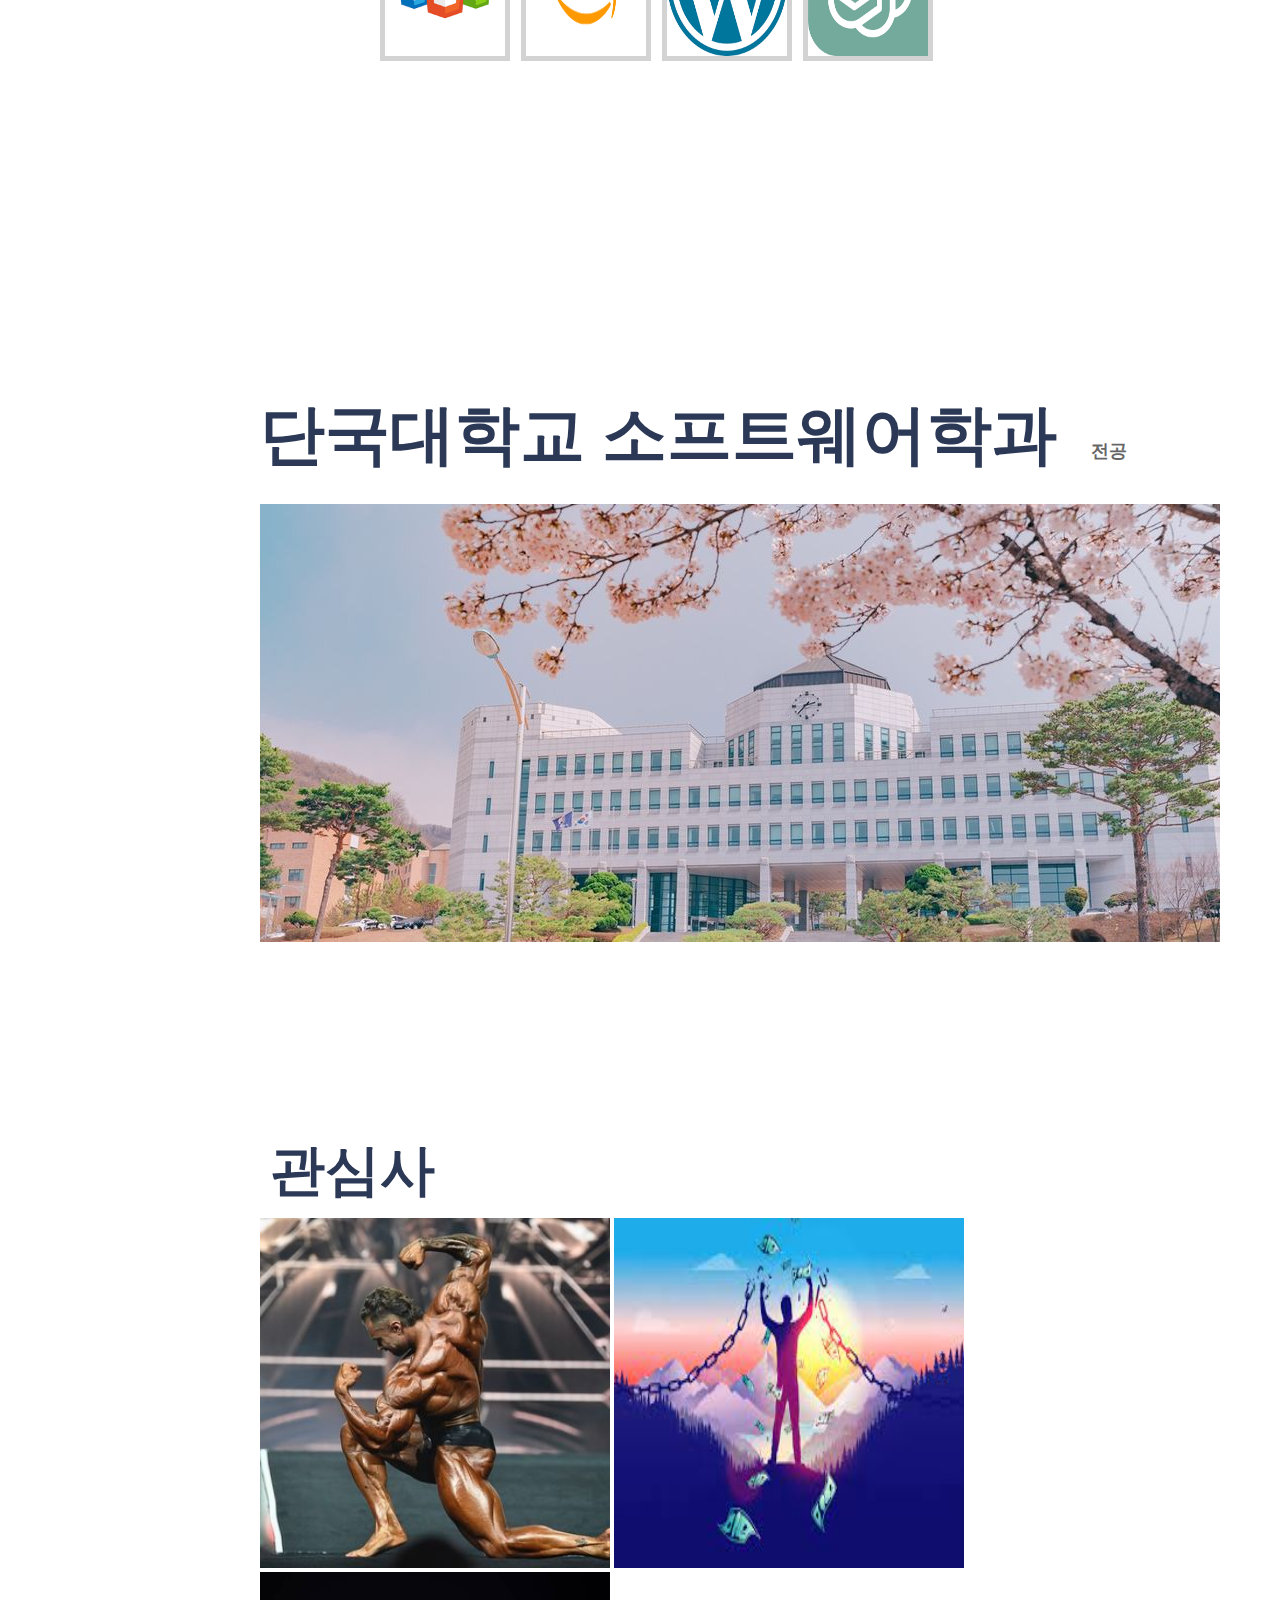
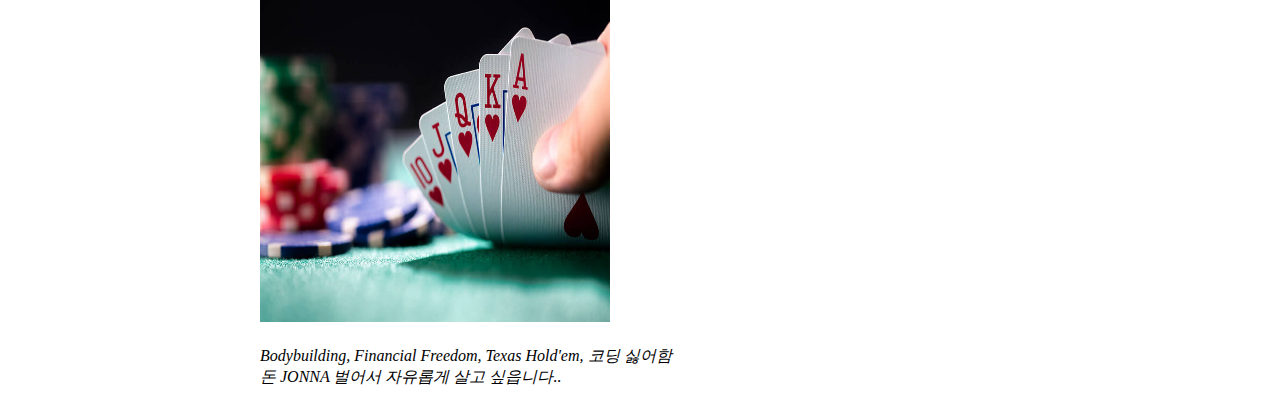
==== commit c8626570: "9th-commit" ====
--- a/main.html
+++ b/main.html
@@ -99,10 +99,14 @@
         <article>
           <!-- 이미지 -->
           <div class="whatilove-img">
+            <img src="images/GOD.jpg">
+            <img src="images/경제적자유.jfif">
+            <img src="images/poker-royal-flush-odds.jpg">
+            
           </div>
           <!-- 코멘트 -->
-          <p class="comment">---------------✨<br>
-          :-------</p>
+          <p class="comment">Bodybuilding, Financial Freedom, Texas Hold'em, 코딩 싫어함<br>
+          돈 JONNA 벌어서 자유롭게 살고 싶읍니다..</p>
         </article>
       </section>
       <script type="text/javascript" src="scroll.js"></script>
--- a/style.css
+++ b/style.css
@@ -176,8 +176,8 @@
     margin-bottom: 20px;
   }
   .whatilove-img img {
-    width:150px;
-    height: 150px;
+    width:350px;
+    height: 350px;
     transition: all 0.3s ease-in-out;
   }
   /* 하단 코멘트 */
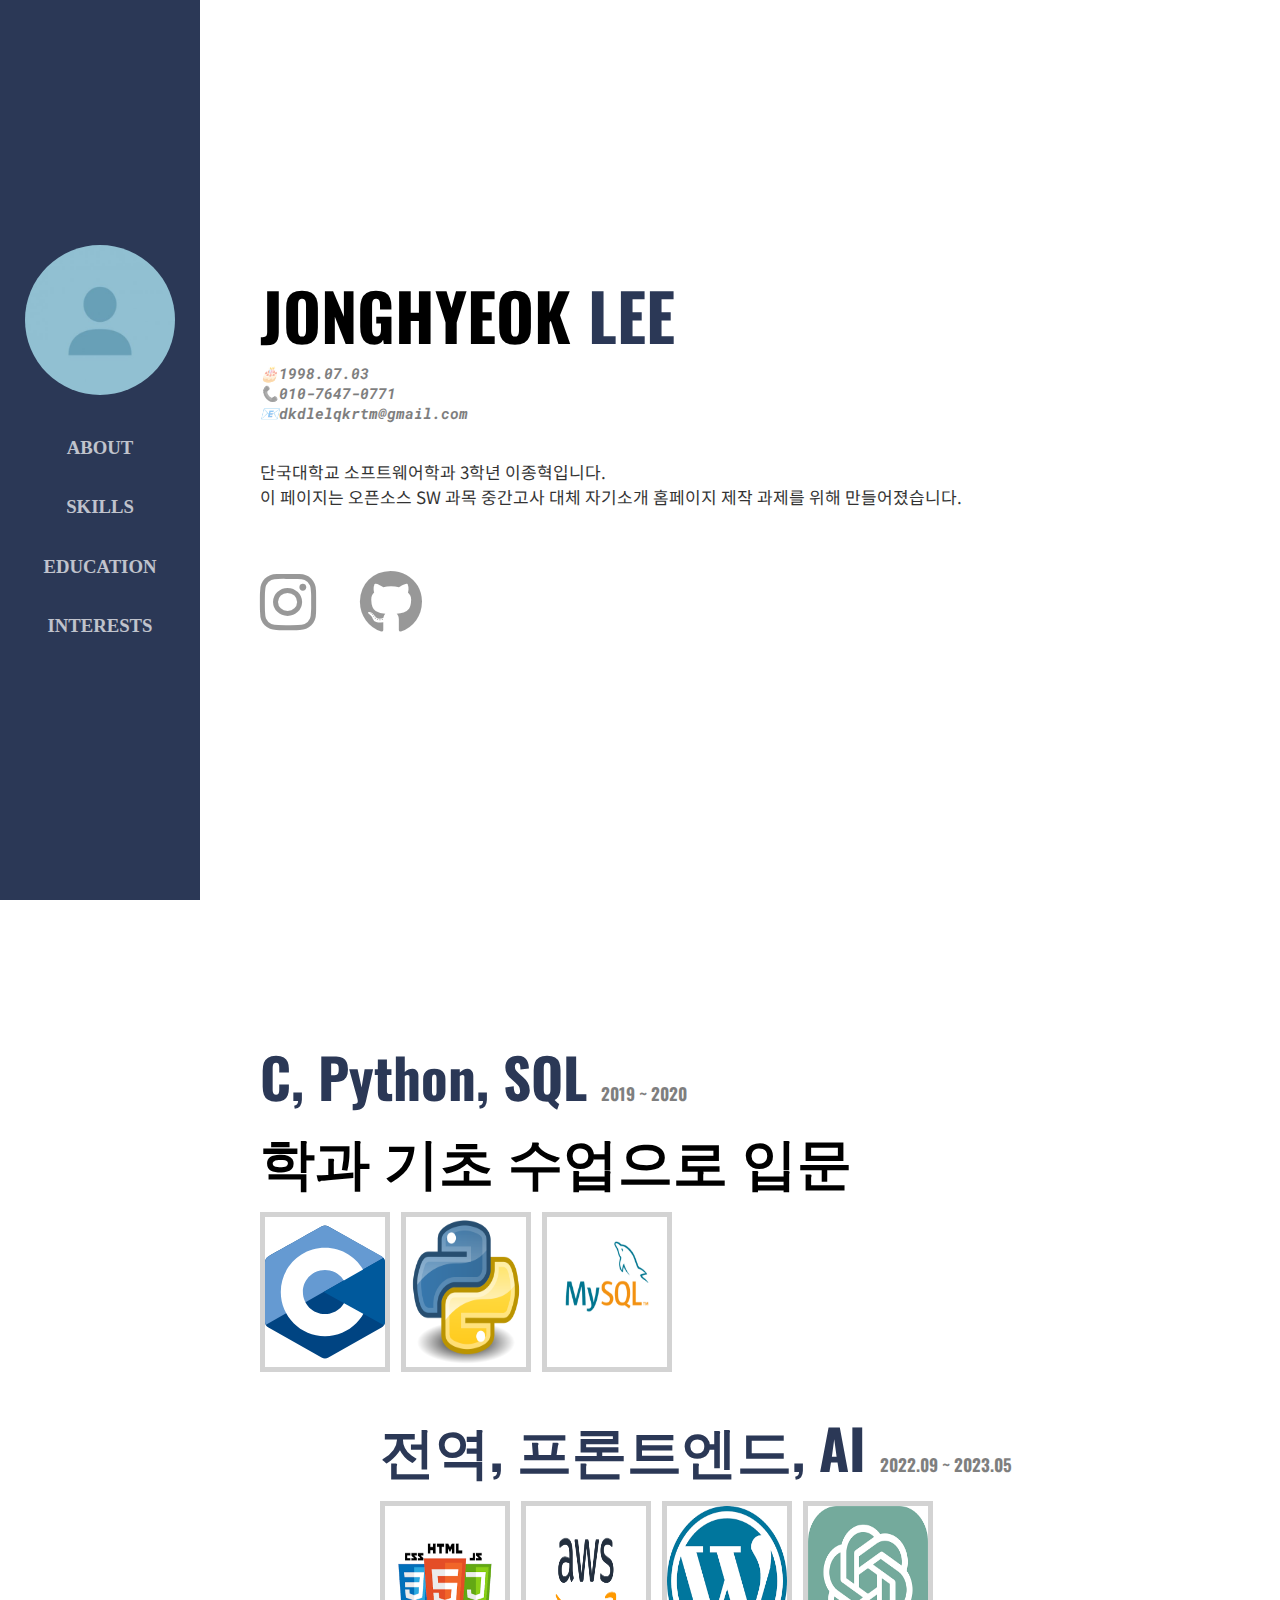
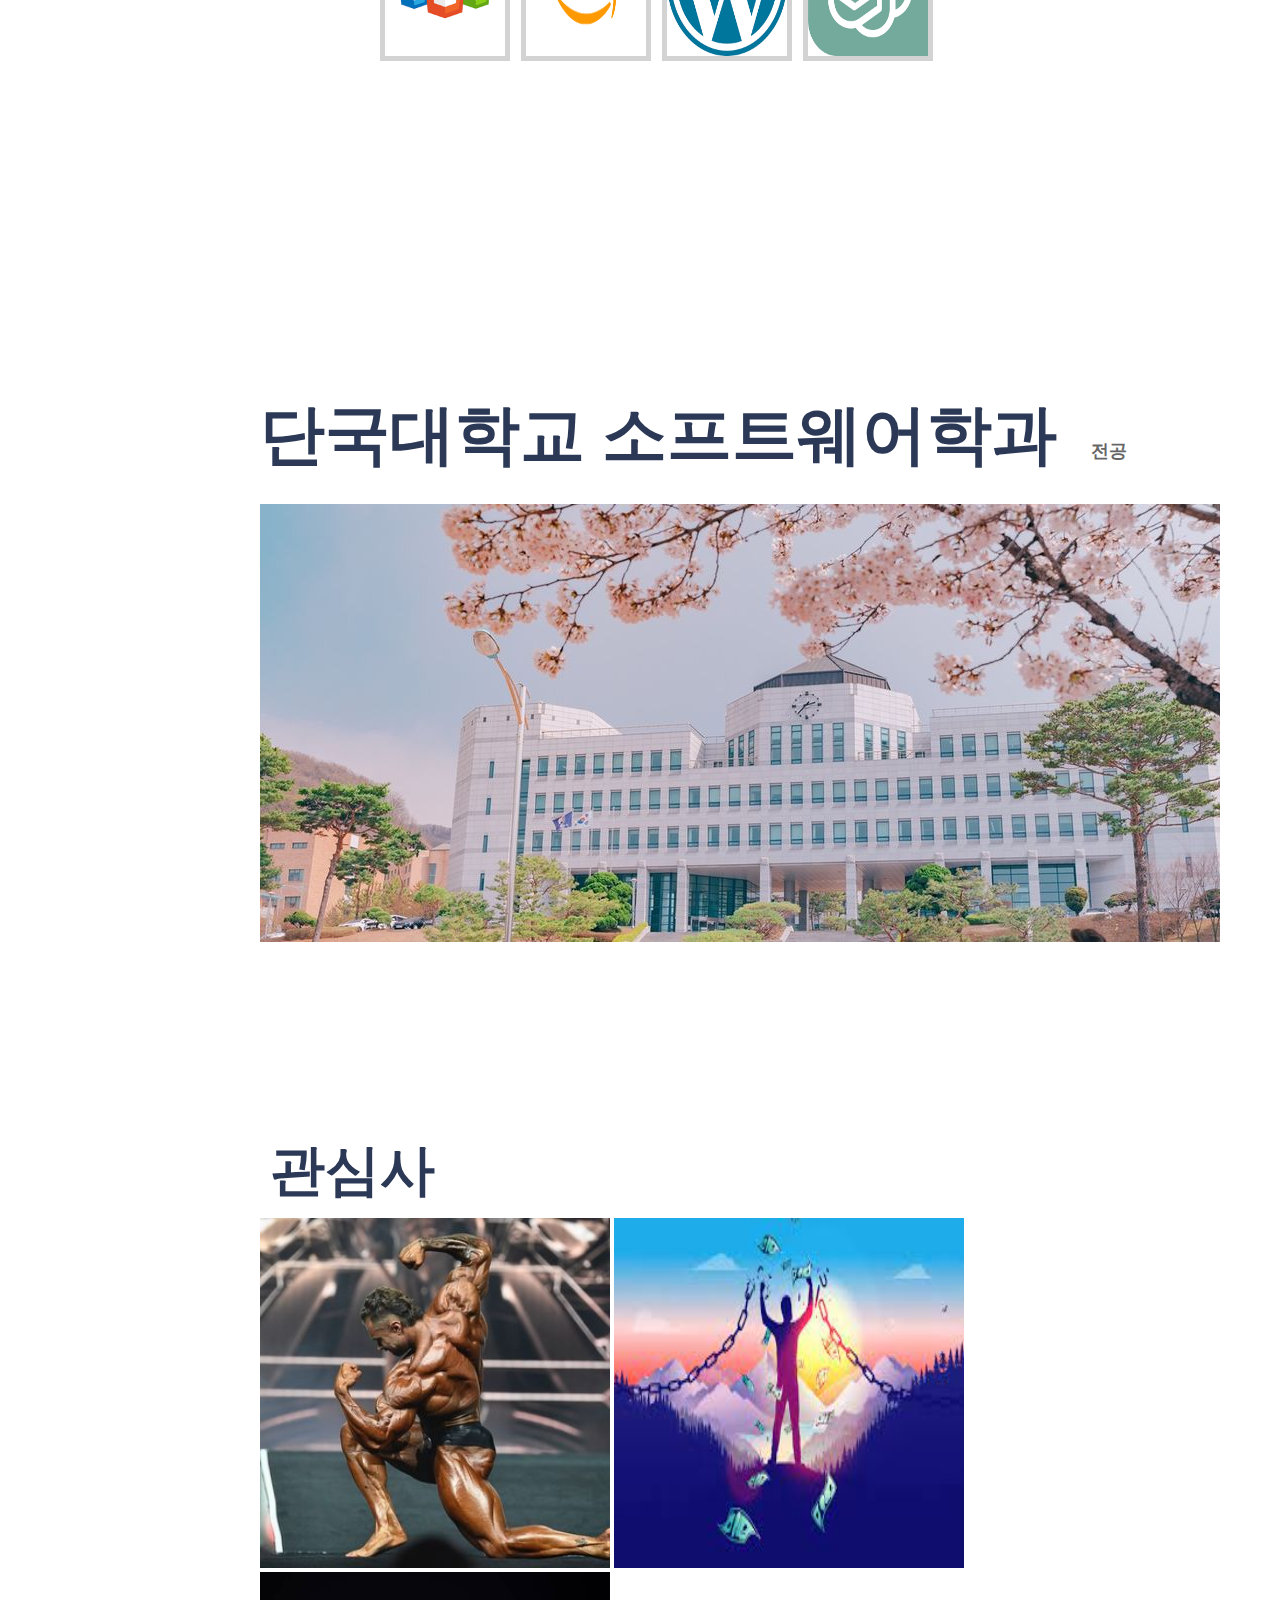
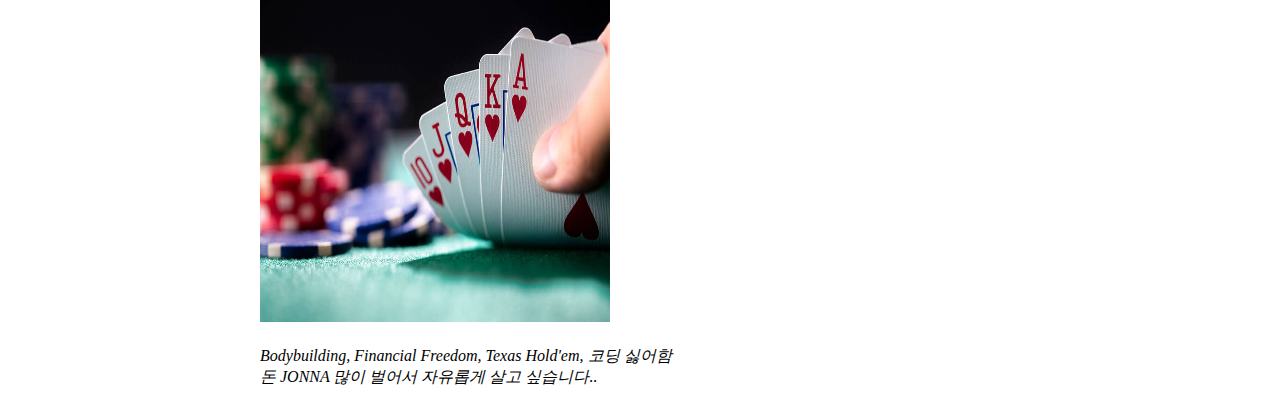
==== commit f6d60511: "Last-commit" ====
--- a/main.html
+++ b/main.html
@@ -26,14 +26,14 @@
           </div>
           <br>
           <!-- 목차 내용 -->
-          <h3 class="click">ABOUT</h3>
-          <h3 class="click">SKILLS</h3>
-          <h3 class="click">EDUCATION</h3>
-          <h3 class="click">INTERESTS</h3>
+          <h3 class="click" data-target="about">ABOUT</h3>
+          <h3 class="click" data-target="skills">SKILLS</h3>
+          <h3 class="click" data-target="education">EDUCATION</h3>
+          <h3 class="click" data-target="interests">INTERESTS</h3>
         </div>
       </nav>
 
-      <section class="about">
+      <section class="about" id="about">
         <!-- 이름 -->
         <header class="name">
           <p><span>JONGHYEOK</span>&nbsp<span style="color: #2B3856;">LEE</span></p>
@@ -55,13 +55,13 @@
         <br><br>
         <!-- SNS 픽토그램 -->
         <footer class="sns-pictogram">
-          <a href='https://instagram.com/dumibell?igshid=YmMyMTA2M2Y='><i class="fa-brands fa-instagram fa-4x"></i></a>
+          <a href='https://instagram.com/l_.hyk'><i class="fa-brands fa-instagram fa-4x"></i></a>
          
           <a href=https://github.com/ligbox/Mid-Term-Project><i class="fa-brands fa-github fa-4x"></i></a>
         </footer>
       </section>
 
-      <section class="SKILLS">
+      <section class="SKILLS" id="skills">
         <!-- 상단 텍스트 & 사진 -->
         <div class="contents1">
           <p class="title"><span style="color: #2B3856;">C, Python, SQL</span>&nbsp<span class="year">2019 ~ 2020</span></p>
@@ -73,7 +73,7 @@
         </div>
         <!-- 하단 텍스트 & 사진 -->
         <div class="contents2">
-          <p class="title"><span style="color: #2B3856;">전역, 프론트엔드, AI</span>&nbsp<span class="year">~2022.09 ~ 2023.05</p>
+          <p class="title"><span style="color: #2B3856;">전역, 프론트엔드, AI</span>&nbsp<span class="year">2022.09 ~ 2023.05</p>
           <img src="images/frontend.png">
           <img src="images/aws.png">
           <img src="images/wordpress.png">
@@ -81,7 +81,7 @@
         </div>
       </section>
 
-      <section class="education">
+      <section class="education" id="education">
         <!-- 전공 -->
         <p class="major"><span style="color: #2B3856;">단국대학교 소프트웨어학과 </span>&nbsp<span class="comments">전공</span></p>
         <div class="contents3">
@@ -91,7 +91,7 @@
 
       </section>
 
-      <section class="interests">
+      <section class="interests" id="interests">
         <header>
         <!-- 제목 -->
         <p style="margin: 10px;" class="whatilove-text"><span style="color: #2B3856;">관심사</span><p>
@@ -106,9 +106,12 @@
           </div>
           <!-- 코멘트 -->
           <p class="comment">Bodybuilding, Financial Freedom, Texas Hold'em, 코딩 싫어함<br>
-          돈 JONNA 벌어서 자유롭게 살고 싶읍니다..</p>
+          돈 JONNA 많이 벌어서 자유롭게 살고 싶습니다..</p>
         </article>
       </section>
+
       <script type="text/javascript" src="scroll.js"></script>
+
+
   </body>
 </html>
